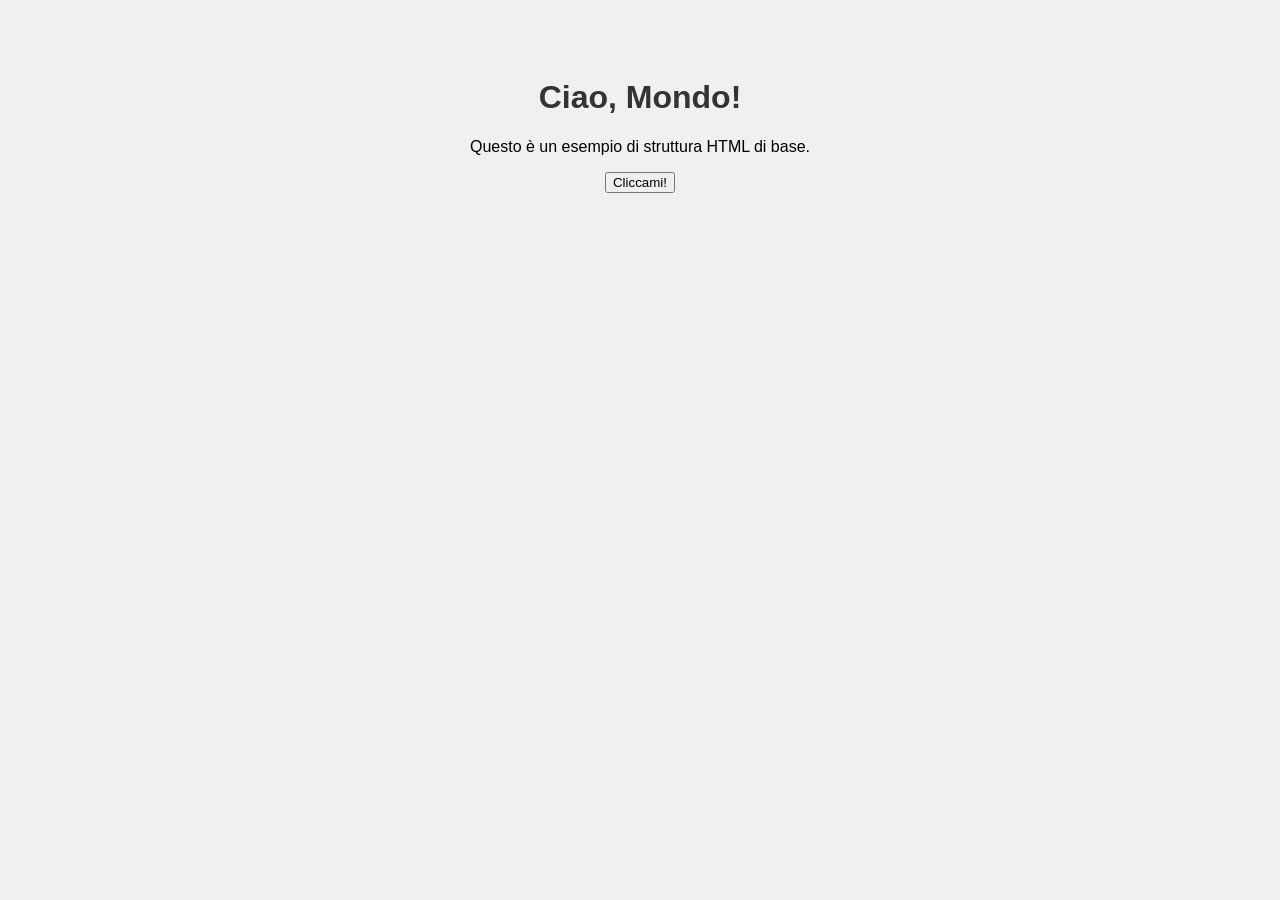
==== index.html @ 4696dd2e "Add basic HTML structure with JavaScript alert" ====
<!DOCTYPE html>
<html lang="it">
<head>
    <meta charset="UTF-8">
    <meta name="viewport" content="width=device-width, initial-scale=1.0">
    <title>La mia prima pagina</title>
    <style>
        body {
            font-family: sans-serif;
            background-color: #f0f0f0;
            text-align: center;
            padding: 50px;
        }
        h1 {
            color: #333;
        }
    </style>
</head>
<body>

    <h1>Ciao, Mondo!</h1>
    <p>Questo è un esempio di struttura HTML di base.</p>
    
    <button onclick="saluta()">Cliccami!</button>

    <script>
        function saluta() {
            alert("Hai cliccato il pulsante! Questo è JavaScript.");
        }
    </script>

</body>
</html>
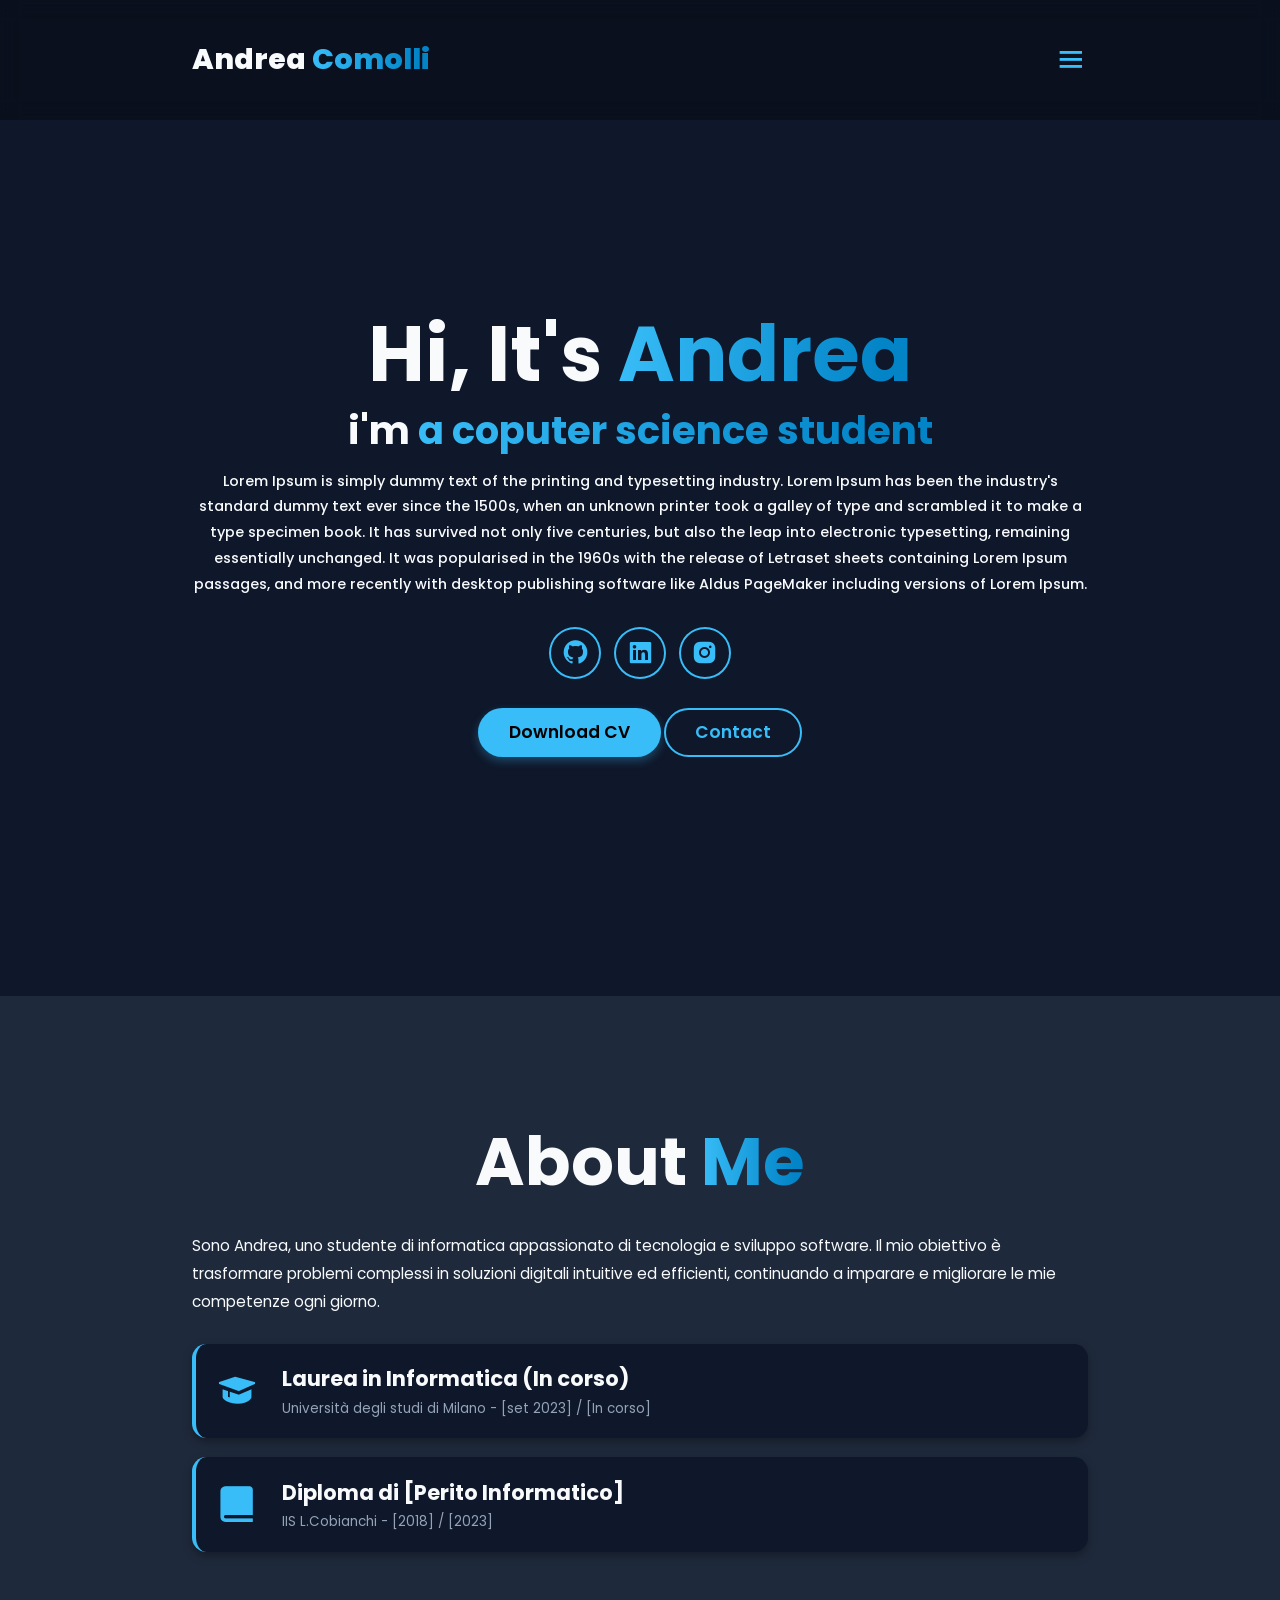
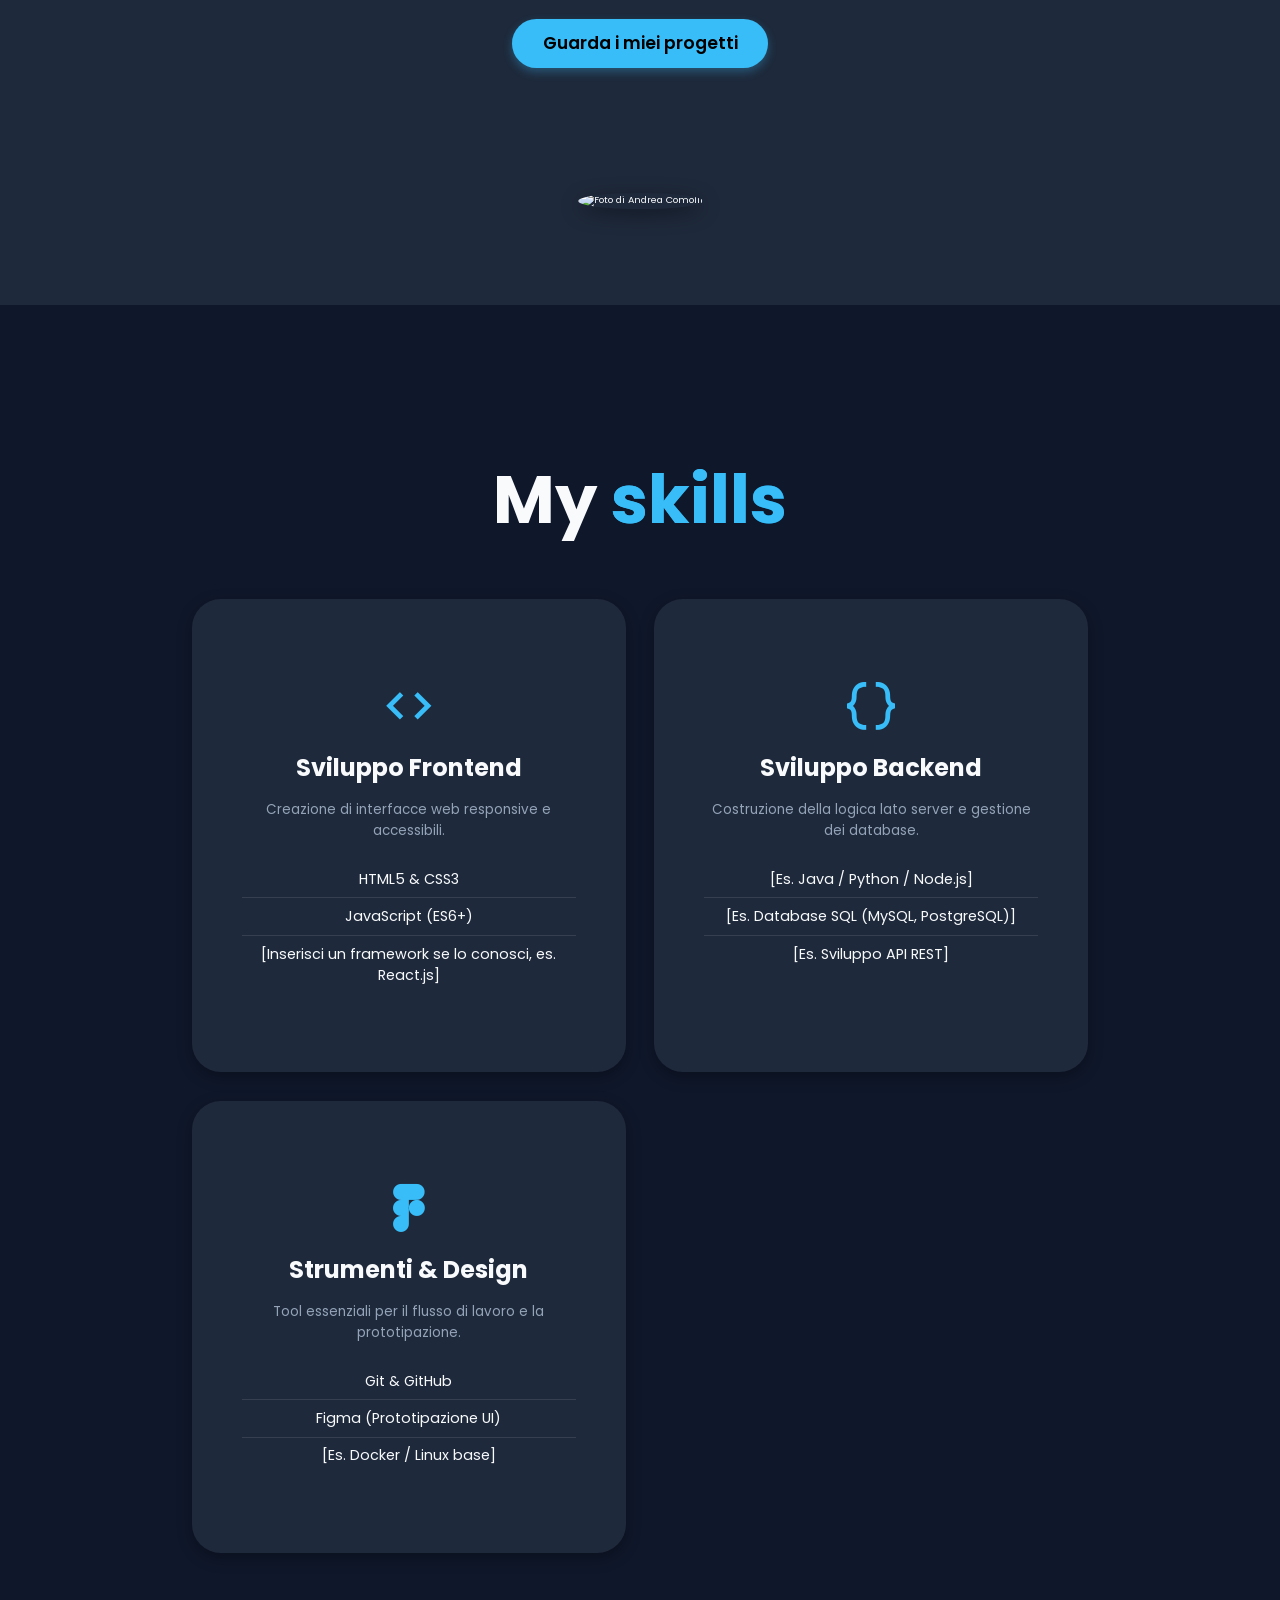
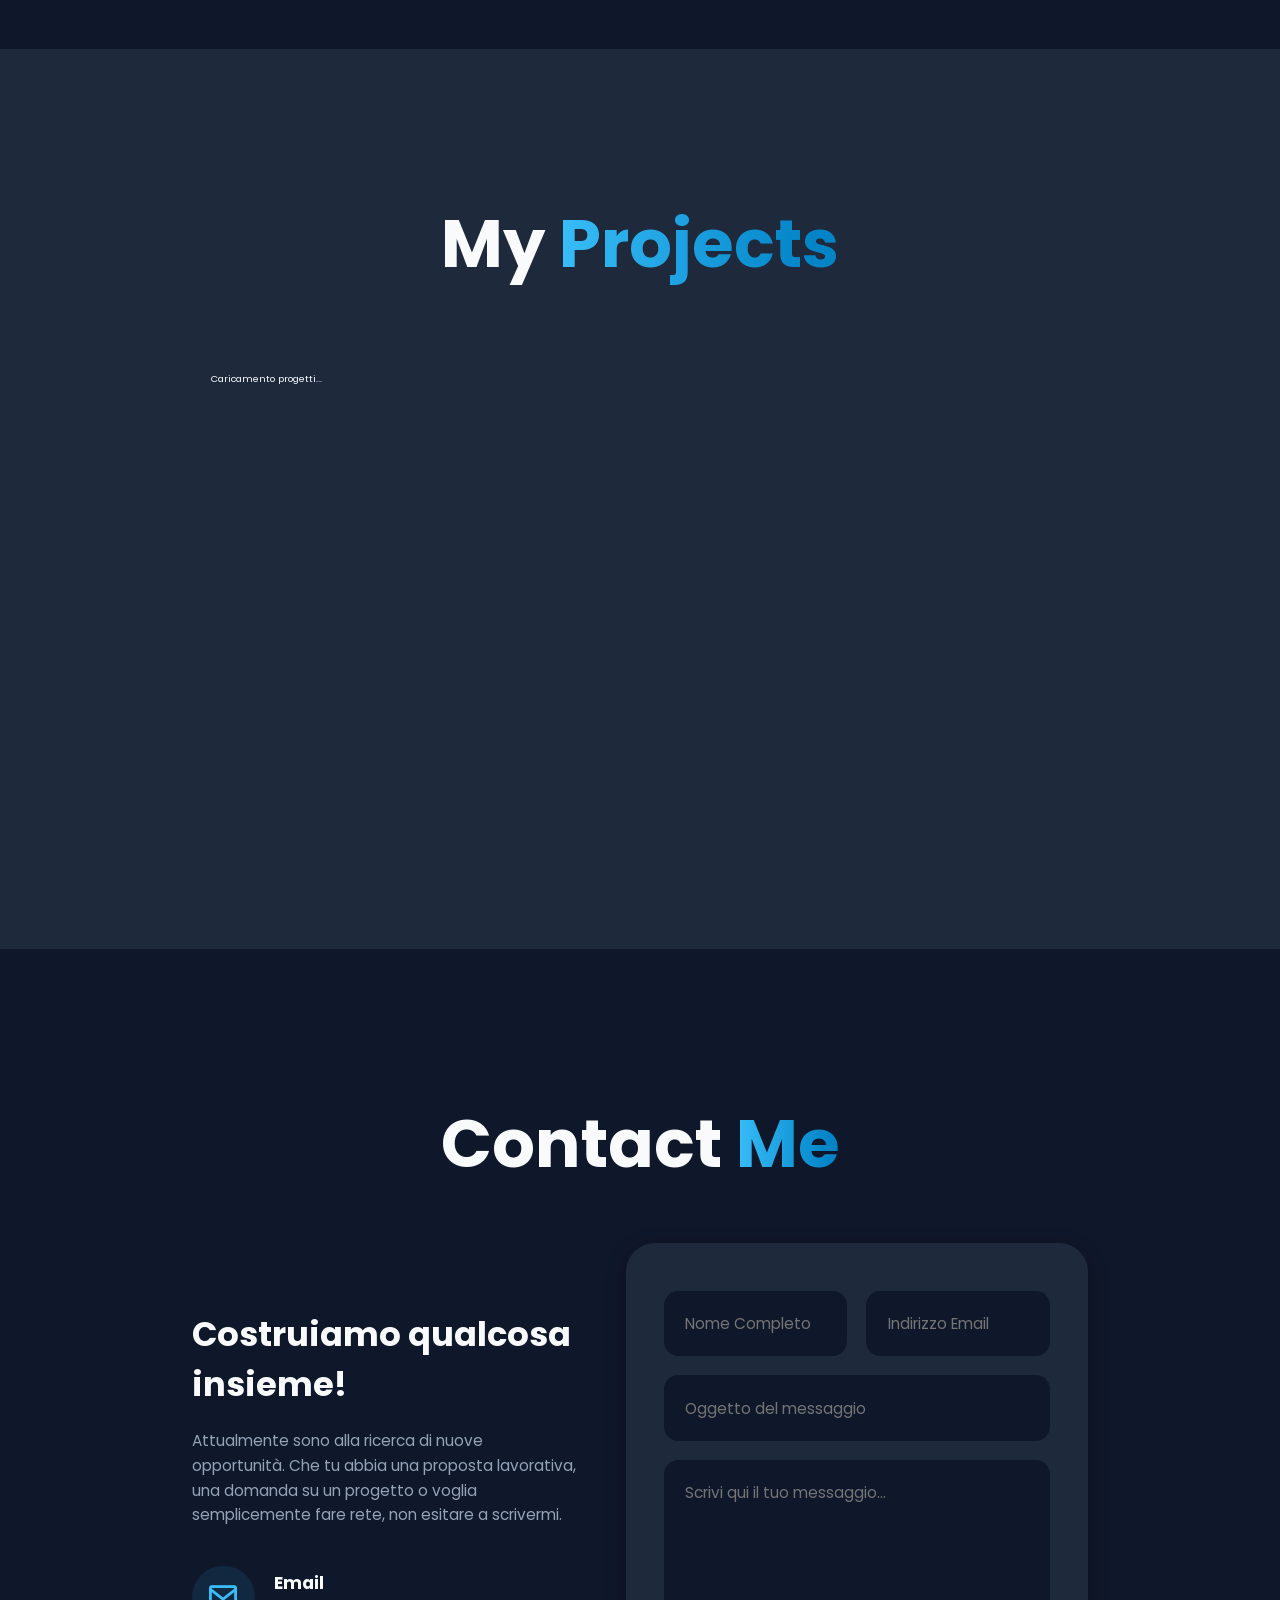
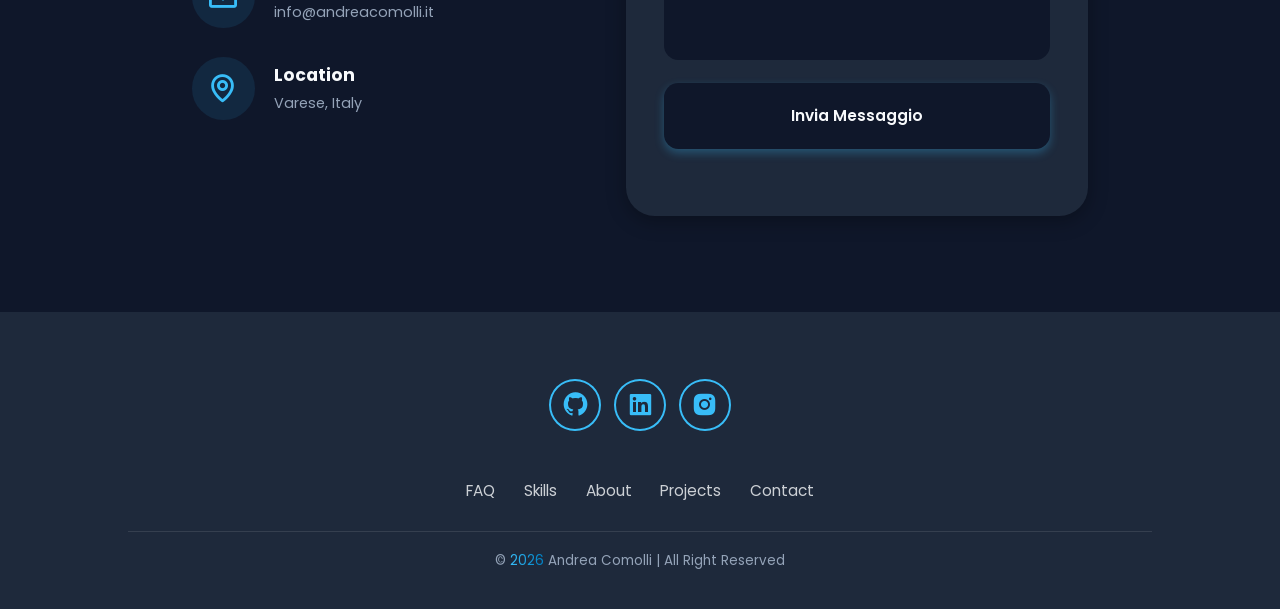
==== commit e07951f4: "rilascio versione iniziale del portfolio Prima versione del sito personale. Caratteristiche principa" ====
--- a/index.html
+++ b/index.html
@@ -1,33 +1,264 @@
-<!DOCTYPE html>
-<html lang="it">
-<head>
-    <meta charset="UTF-8">
-    <meta name="viewport" content="width=device-width, initial-scale=1.0">
-    <title>La mia prima pagina</title>
-    <style>
-        body {
-            font-family: sans-serif;
-            background-color: #f0f0f0;
-            text-align: center;
-            padding: 50px;
-        }
-        h1 {
-            color: #333;
-        }
-    </style>
-</head>
-<body>
-
-    <h1>Ciao, Mondo!</h1>
-    <p>Questo è un esempio di struttura HTML di base.</p>
-    
-    <button onclick="saluta()">Cliccami!</button>
-
-    <script>
-        function saluta() {
-            alert("Hai cliccato il pulsante! Questo è JavaScript.");
-        }
-    </script>
-
-</body>
-</html>
+<!DOCTYPE html>
+<html lang="en">
+  <head>
+    <meta charset="UTF-8" />
+    <meta name="viewport" content="width=device-width, initial-scale=1.0" />
+    <title>Portfolio Website</title>
+    <link rel="stylesheet" href="style.css" />
+    <link href="https://unpkg.com/boxicons@2.1.4/css/boxicons.min.css" rel="stylesheet"/>
+    <link href="https://fonts.googleapis.com/css2?family=Poppins:wght@300;400;600&display=swap" rel="stylesheet">
+  </head>
+  <body>
+
+        <header class="header">
+          <a href="#home" class="logo">
+            Andrea <span>Comolli</span>
+          </a>
+
+          <i class="bx bx-menu" id="menu-icon"></i>
+
+          <nav class="navbar">
+            <a href="#home">Home</a>
+            <a href="#about">About</a>
+            <a href="#skills">Skills</a>
+            <a href="#projects">Projects</a>
+            <a href="#contact">Contact</a>
+          </nav>
+
+          <button id="contactBtn" class="gradient-btn">Contact Me</button>
+
+        </header>
+
+        <section class="home" id="home">
+          <div class="home-content">
+            <h1>Hi, It's <span>Andrea</span></h1>
+            <h3>
+              i'm <span>a coputer science student</span>
+            </h3>
+            <p>Lorem Ipsum is simply dummy text of the printing and typesetting industry. 
+              Lorem Ipsum has been the industry's standard dummy text ever since the 1500s, 
+              when an unknown printer took a galley of type and scrambled it to make a type specimen book. 
+              It has survived not only five centuries, but also the leap into electronic typesetting, 
+              remaining essentially unchanged. It was popularised in the 1960s with the release of Letraset 
+              sheets containing Lorem Ipsum passages, and more recently with desktop publishing software 
+              like Aldus PageMaker including versions of Lorem Ipsum.</p>
+              
+              <div class="social-icons">
+                <a href="https://github.com/AndreComo4" target="_blank">
+                  <i class="bx bxl-github"></i>
+                </a>
+
+                <a href="https://www.linkedin.com/in/andrea-comolli-136519273" target="_blank">
+                  <i class="bx bxl-linkedin-square"></i>
+                </a>
+
+                <a href="https://www.instagram.com/_andrea.comolli_" target="_blank">
+                  <i class="bx bxl-instagram-alt"></i>
+                </a>
+              </div>
+
+              <div class="btn-group">
+                <a href="CV_Andrea_Comolli.pdf" download="CV_Andrea_Comolli.pdf" class="btn">Download CV</a>
+                <a href="#contact" class="btn">Contact</a>
+              </div>
+          </div>
+
+          <div class="home-img">
+                <img src="img/imgProfilo.jpeg" alt="">
+              </div>
+        </section>
+
+        <section class="about" id="about">
+          <div class="about-img">
+            <img src="img/imgProfilo.jpeg" alt="Foto di Andrea Comolli">
+          </div>
+
+          <div class="about-content">
+            <h2>About <span>Me</span></h2>
+            
+            <p class="about-desc">
+              Sono Andrea, uno studente di informatica appassionato di tecnologia e sviluppo software. 
+              Il mio obiettivo è trasformare problemi complessi in soluzioni digitali intuitive ed efficienti, 
+              continuando a imparare e migliorare le mie competenze ogni giorno.
+            </p>
+
+            <div class="education-timeline">
+              
+              <div class="timeline-item">
+                <i class='bx bxs-graduation'></i>
+                <div class="timeline-content">
+                  <h3>Laurea in Informatica (In corso)</h3>
+                  <p>Università degli studi di Milano - [set 2023] / [In corso]</p>
+                </div>
+              </div>
+
+              <div class="timeline-item">
+                <i class='bx bxs-book-alt'></i>
+                <div class="timeline-content">
+                  <h3>Diploma di [Perito Informatico]</h3>
+                  <p>IIS L.Cobianchi - [2018] / [2023]</p>
+                </div>
+              </div>
+
+            </div>
+
+            <a href="#projects" class="btn">Guarda i miei progetti</a>
+          </div>
+        </section>
+
+        <section class="skills" id="skills">
+          <h2 class="heading">My <span>skills</span></h2>
+
+          <div class="skills-container">
+            
+            <div class="skill-box">
+              <div class="skill-info">
+                <i class="bx bx-code"></i>
+                <h4>Sviluppo Frontend</h4>
+                <p>Creazione di interfacce web responsive e accessibili.</p>
+                <ul class="skill-list">
+                  <li>HTML5 & CSS3</li>
+                  <li>JavaScript (ES6+)</li>
+                  <li>[Inserisci un framework se lo conosci, es. React.js]</li>
+                </ul>
+              </div>
+            </div>
+
+            <div class="skill-box">
+              <div class="skill-info">
+                <i class="bx bx-code-curly"></i>
+                <h4>Sviluppo Backend</h4>
+                <p>Costruzione della logica lato server e gestione dei database.</p>
+                <ul class="skill-list">
+                  <li>[Es. Java / Python / Node.js]</li>
+                  <li>[Es. Database SQL (MySQL, PostgreSQL)]</li>
+                  <li>[Es. Sviluppo API REST]</li>
+                </ul>
+              </div>
+            </div>
+
+            <div class="skill-box">
+              <div class="skill-info">
+                <i class="bx bxl-figma"></i>
+                <h4>Strumenti & Design</h4>
+                <p>Tool essenziali per il flusso di lavoro e la prototipazione.</p>
+                <ul class="skill-list">
+                  <li>Git & GitHub</li>
+                  <li>Figma (Prototipazione UI)</li>
+                  <li>[Es. Docker / Linux base]</li>
+                </ul>
+              </div>
+            </div>
+
+          </div>
+        </section>
+
+        <section class="projects" id="projects">
+          <h2 class="heading">My <span>Projects</span></h2>
+
+          <div class="projects-wrapper">
+            <button class="scroll-btn left" id="scroll-left">
+              <i class='bx bx-chevron-left'></i>
+            </button>
+            
+            <div class="projects-box" id="github-projects">
+              <p>Caricamento progetti...</p>
+            </div>
+
+            <button class="scroll-btn right" id="scroll-right">
+              <i class='bx bx-chevron-right'></i>
+            </button>
+          </div>
+        </section>
+
+        <section class="contact" id="contact">
+          <h2 class="heading">Contact <span>Me</span></h2>
+
+          <div class="contact-container">
+            
+            <div class="contact-info">
+              <h3>Costruiamo qualcosa insieme!</h3>
+              <p>Attualmente sono alla ricerca di nuove opportunità. Che tu abbia una proposta lavorativa, una domanda su un progetto o voglia semplicemente fare rete, non esitare a scrivermi.</p>
+
+              <div class="info-item">
+                <i class='bx bx-envelope'></i>
+                <div>
+                  <h4>Email</h4>
+                  <p>info@andreacomolli.it</p>
+                </div>
+              </div>
+
+              <div class="info-item">
+                <i class='bx bx-map'></i>
+                <div>
+                  <h4>Location</h4>
+                  <p>Varese, Italy</p>
+                </div>
+              </div>
+            </div>
+
+            <form id="contactForm" class="contact-form">
+              <div class="input-group">
+                <div class="input-box">
+                  <input type="text" id="nomeInput" placeholder="Nome Completo" required>
+                  <input type="email" id="emailInput" placeholder="Indirizzo Email" required>
+                </div>
+                <div class="input-box">
+                  <input type="text" id="oggettoInput" placeholder="Oggetto del messaggio" required>
+                </div>
+              </div>
+              
+              <div class="input-group-2">
+                <textarea id="messaggioInput" placeholder="Scrivi qui il tuo messaggio..." cols="30" rows="6" required></textarea>
+                <input type="submit" value="Invia Messaggio" class="btn">
+              </div>
+            </form>
+
+          </div>
+        </section>
+
+        <footer class="footer">
+          <div class="social-icons">
+                <a href="https://github.com/AndreComo4" target="_blank">
+                  <i class="bx bxl-github"></i>
+                </a>
+
+                <a href="https://www.linkedin.com/in/andrea-comolli-136519273" target="_blank">
+                  <i class="bx bxl-linkedin-square"></i>
+                </a>
+
+                <a href="https://www.instagram.com/_andrea.comolli_" target="_blank">
+                  <i class="bx bxl-instagram-alt"></i>
+                </a>
+              </div>
+
+              <ul class="list">
+                <li>
+                  <a href="#">FAQ</a>
+                </li>
+
+                <li>
+                  <a href="#skills">Skills</a>
+                </li>
+
+                <li>
+                  <a href="#about">About</a>
+                </li>
+
+                <li>
+                  <a href="#projects">Projects</a>
+                </li>
+
+                <li>
+                  <a href="#contact">Contact</a>
+                </li>
+              </ul>
+
+              <p class="copyright">
+                &copy; <span id="current-year"></span> Andrea Comolli | All Right Reserved
+              </p>
+        </footer>
+
+    <script src="script.js"></script>
+  </body>
+</html>
--- a/style.css
+++ b/style.css
@@ -0,0 +1,691 @@
+* {
+  margin: 0;
+  padding: 0;
+  box-sizing: border-box;
+  text-decoration: none;
+  scroll-behavior: smooth;
+  font-family: "Poppins";
+}
+:root {
+  --bg-color: #0f172a;        
+  --second-bg-color: #1e293b; 
+  --text-color: #f8fafc;
+  --main-color: #38bdf8;
+}
+html {
+  font-size: 60%;
+  overflow-x: hidden;
+}
+body {
+  background-color: var(--bg-color); 
+  color: var(--text-color); 
+}
+.header{
+  position: fixed;
+  width: 100%;
+  top: 0;
+  left: 0;
+  padding: 4rem 15%;
+  background: rgba(0, 0, 0, 0.3);
+  display: flex;
+  justify-content: space-between;
+  align-items: center;
+  z-index: 1000;
+  backdrop-filter: blur(10px); 
+  -webkit-backdrop-filter: blur(10px);
+}
+#menu-icon{
+  font-size: 3.5rem;
+  color: var(--main-color);
+  display: none;
+}
+.logo{
+  font-size: 3rem;
+  color: var(--text-color);
+  font-weight: 800;
+  cursor: pointer;
+}
+.logo:hover{
+  transform: scale(1.1);
+}
+span{
+  background: linear-gradient(270deg, #0284c7 10%, #38bdf8 100%);
+  background-clip: text;
+  color: transparent;
+}
+.navbar a{
+  font-size: 1.8rem;
+  color: var(--text-color);
+  margin-left: 4rem;
+  font-weight: 500;
+  transition: 0.3s ease-in-out;
+  border-bottom: 3px solid transparent;
+}
+.navbar a:hover{
+  color: var(--main-color);
+  border-bottom: 3px solid var(--main-color);
+}
+.gradient-btn{
+  font-size: 1.8rem;
+  padding: 1rem 2rem;
+  border-radius: 3rem;
+  background: linear-gradient(270deg, #0284c7 10%, #38bdf8 100%);
+  letter-spacing: 1px;
+  cursor: pointer;
+  transition: 0.3s ease-in-out;
+  color: white;
+  border: none;
+  text-wrap: nowrap;
+}
+.gradient-btn:hover{
+  transform: scale(1.05);
+}
+section{
+  min-height: 100vh;
+  padding: 10rem 15%;
+}
+.home{
+  display: flex;
+  align-items: center;
+  justify-content: center;
+  gap: 15rem;
+}
+.home-content{
+  display: flex;
+  flex-direction: column;
+  align-items: flex-end;
+  text-align: right;
+}
+.home-content h1{
+  font-size: 8rem;
+  font-weight: 700;
+  margin-top: 1.5rem;
+  line-height: 1;
+}
+.home-content h3{
+  margin: 1rem 0;
+  font-size: 4rem;
+}
+.home-content p{
+  font-size: 1.5rem;
+  font-weight: 500;
+  line-height: 1.8;
+}
+.home-img img{
+  width: 32vw;
+  border-radius: 50%;
+  box-shadow: 0 5px 20px rgba(0, 0, 0, 0.4);
+  transition: 0.4s ease-in-out;
+}
+.home-img img:hover{
+  box-shadow: 0 0 25px rgba(56, 189, 248, 0.6);
+}
+.social-icons a{
+  display: inline-flex;
+  justify-content: center;
+  align-items: center;
+  font-size: 3rem;
+  padding: 1rem;
+  background: transparent;
+  border: 2px solid var(--main-color);
+  border-radius: 50%;
+  color: var(--main-color);
+  margin: 3rem 0.5rem;
+  transition: 0.3s ease-in-out;
+}
+.social-icons a:hover{
+  color: var(--text-color);
+  background-color: var(--main-color);
+  transform: scale(1.2)translateY(-5px);
+  box-shadow: 0 0 15px rgba(56, 189, 248, 0.5);
+}
+.btn-group{
+  display: inline-block;
+  gap: 1.5rem;
+}
+.btn{
+  display: inline-block;
+  padding: 1rem 3rem;
+  background-color: var(--main-color);
+  box-shadow: 0 4px 10px rgba(56, 189, 248, 0.3);
+  border-radius: 3rem;
+  font-size: 1.8rem;
+  color: black;
+  border: 2px solid transparent;
+  font-weight: 600;
+  transition: 0.3s ease-in-out;
+}
+.btn:hover{
+  transform: scale(1.05);
+  box-shadow: 0 0 15px rgba(56, 189, 248, 0.6);
+}
+.btn-group a:nth-of-type(2){
+  background-color: transparent;
+  color: var(--main-color);
+  border: 2px solid var(--main-color);
+  box-shadow: 0 0 25px transparent;
+}
+.btn-group a:nth-of-type(2):hover{
+  box-shadow: 0 0 25px var(--main-color);
+  background-color: var(--main-color);
+  color: var(--bg-color);
+}
+.about{
+  display: flex;
+  justify-content: center;
+  align-items: center;
+  gap: 10rem;
+  background: var(--second-bg-color);
+}
+.about-img img{
+  width: 32vw;
+  border-radius: 50%;
+  box-shadow: 0 5px 20px rgba(0, 0, 0, 0.4);
+  transition: 0.4s ease-in-out;
+}
+.about-img img:hover{
+  box-shadow: 0 0 25px rgba(56, 189, 248, 0.6);
+}
+.about-content h2{
+  font-size: 7rem;
+  text-align: left;
+}
+.about-content p{
+  font-size: 1.8rem;
+}
+.about-content .btn{
+  margin: 3rem 0;
+}
+.about-content .about-desc {
+  font-size: 1.6rem;
+  margin-bottom: 3rem;
+  line-height: 1.8;
+  color: var(--text-color);
+  text-align: left;
+}
+.education-timeline {
+  display: flex;
+  flex-direction: column;
+  gap: 2rem;
+  margin-bottom: 4rem;
+}
+.timeline-item {
+  display: flex;
+  align-items: center;
+  gap: 2.5rem;
+  background-color: var(--bg-color);
+  padding: 2rem;
+  border-radius: 1.5rem;
+  border-left: 4px solid var(--main-color);
+  box-shadow: 0 4px 10px rgba(0, 0, 0, 0.3);
+  transition: 0.3s ease-in-out;
+}
+.timeline-item:hover {
+  transform: translateX(10px);
+  box-shadow: 0 4px 15px rgba(56, 189, 248, 0.3);
+}
+.timeline-item i {
+  font-size: 4.5rem;
+  color: var(--main-color);
+}
+.timeline-content {
+  text-align: left;
+}
+.timeline-content h3 {
+  font-size: 2.2rem;
+  margin-bottom: 0.5rem;
+  color: var(--text-color);
+}
+.timeline-content p {
+  font-size: 1.4rem;
+  color: #94a3b8;
+  font-weight: 400;
+}
+::-webkit-scrollbar{
+  width: 20px;
+}
+::-webkit-scrollbar-thumb{
+  background-color: var(--main-color);
+}
+::-webkit-scrollbar-track{
+  background-color: var(--bg-color);
+}
+.heading{
+  text-align: center;
+  font-size: 7rem;
+  margin: 5rem 0;
+}
+.skills {
+  padding: 10rem 15%;
+  background-color: var(--bg-color);
+}
+.skills .heading span {
+  color: var(--main-color);
+}
+.skills-container {
+  display: grid;
+  grid-template-columns: repeat(auto-fit, minmax(280px, 1fr));
+  align-items: stretch;
+  gap: 3rem;
+}
+.skill-box {
+  display: flex;
+  justify-content: center;
+  align-items: center;
+  background-color: var(--second-bg-color);
+  border-radius: 3rem;
+  cursor: pointer;
+  border: 2px solid transparent;
+  transition: 0.4s ease-in-out;
+  box-shadow: 0 5px 15px rgba(0, 0, 0, 0.3);
+  height: auto;
+  min-height: 400px;
+  padding: 4rem 2rem;
+}
+.skill-box:hover {
+  border: 2px solid var(--main-color);
+  transform: translateY(-10px);
+  box-shadow: 0 10px 25px rgba(56, 189, 248, 0.2);
+}
+.skill-info {
+  display: flex;
+  flex-direction: column;
+  text-align: center;
+  justify-content: flex-start;
+  align-items: center;
+  padding: 4rem 3rem;
+  height: 100%;
+}
+.skill-info i {
+  font-size: 6rem;
+  color: var(--main-color);
+  margin-bottom: 1.5rem;
+}
+.skill-info h4 {
+  font-size: 2.5rem;
+  margin-bottom: 1.5rem;
+  color: var(--text-color);
+}
+.skill-info p {
+  font-size: 1.4rem;
+  font-weight: 400;
+  line-height: 1.6;
+  color: #94a3b8;
+  margin-bottom: 2rem;
+}
+.skill-list {
+  list-style: none;
+  width: 100%;
+  text-align: center;
+}
+.skill-list li {
+  font-size: 1.5rem;
+  color: var(--text-color);
+  padding: 0.8rem 0;
+  border-bottom: 1px solid rgba(255, 255, 255, 0.1);
+}
+.skill-list li:last-child {
+  border-bottom: none;
+}
+.projects {
+  background-color: var(--second-bg-color);
+}
+.projects-wrapper {
+  position: relative;
+  display: flex;
+  align-items: center;
+  width: 100%;
+  padding: 0 7rem;
+}
+.projects-box {
+  display: flex;
+  overflow-x: auto;
+  gap: 3rem; 
+  padding: 3rem 2rem 5rem; 
+  scroll-behavior: smooth;
+  scroll-snap-type: x mandatory;
+  scrollbar-width: auto; 
+  justify-content: flex-start;
+  width: 100%; 
+}
+.projects-box::-webkit-scrollbar {
+  display: block;
+  height: 18px;
+}
+.projects-box::-webkit-scrollbar-track {
+  background: var(--bg-color);
+  border-radius: 10px;
+}
+.projects-box::-webkit-scrollbar-thumb {
+  background: var(--main-color);
+  border-radius: 20px;
+  border: 4px solid var(--bg-color);
+}
+.projects-box::-webkit-scrollbar-thumb:hover {
+  background: #0284c7;
+}
+.projects-card {
+  flex: 0 0 calc((100% - 6rem) / 3); 
+  min-height: 450px;
+  background: var(--bg-color);
+  border: 2px solid transparent;
+  padding: 4rem 3rem;
+  border-radius: 4rem;
+  scroll-snap-align: center;
+  transition: 0.5s ease;
+  display: flex;
+  flex-direction: column;
+  justify-content: space-between;
+}
+.projects-card:hover {
+  border-color: var(--main-color);
+  transform: scale(1.03);
+  box-shadow: 0 0 30px rgba(56, 189, 248, 0.2);
+}
+.projects-card .card-content {
+  display: flex;
+  flex-direction: column;
+}
+.projects-card .card-header {
+  display: flex;
+  justify-content: space-between;
+  align-items: flex-start;
+  margin-bottom: 2.5rem;
+}
+.projects-card .card-header i {
+  font-size: 5rem;
+  color: var(--text-color);
+  transition: 0.3s;
+}
+.projects-card:hover .card-header i {
+  color: var(--main-color); 
+}
+.tech-tag {
+  background: rgba(56, 189, 248, 0.1);
+  color: var(--main-color);
+  padding: 0.6rem 1.5rem;
+  border-radius: 2rem;
+  font-size: 1.3rem;
+  font-weight: 600;
+  border: 1px solid rgba(56, 189, 248, 0.3);
+  letter-spacing: 1px;
+}
+.projects-card h3 {
+  font-size: 2.6rem;
+  margin-bottom: 1.5rem;
+  color: var(--text-color);
+  text-transform: capitalize;
+}
+.projects-card p {
+  font-size: 1.5rem;
+  color: #94a3b8;
+  line-height: 1.6;
+  display: -webkit-box;
+  -webkit-line-clamp: 4;
+  -webkit-box-orient: vertical;
+  overflow: hidden;
+  margin-bottom: 3rem;
+}
+.projects-card .btn {
+  width: 100%;
+  text-align: center;
+}
+.projects-card:last-child {
+  margin-right: 2rem;
+}
+.projects-box::after {
+  content: '';
+  flex: 0 0 1px;
+}
+.scroll-btn {
+  position: absolute;
+  top: 50%;
+  transform: translateY(-50%);
+  background: var(--main-color);
+  color: var(--bg-color);
+  border: none;
+  width: 5rem;
+  height: 5rem;
+  border-radius: 50%;
+  font-size: 3rem;
+  cursor: pointer;
+  z-index: 10;
+  display: flex;
+  justify-content: center;
+  align-items: center;
+  transition: 0.3s;
+  box-shadow: 0 0 15px rgba(0,0,0,0.5);
+}
+.scroll-btn:hover {
+  transform: translateY(-50%) scale(1.1);
+  box-shadow: 0 0 20px var(--main-color);
+}
+.scroll-btn.left { 
+  left: -2rem;
+}
+.scroll-btn.right { 
+  right: -2rem;
+}
+.projects-card.github-more-card {
+  background: linear-gradient(145deg, var(--second-bg-color), var(--bg-color));
+  border: 2px dashed var(--main-color);
+  text-align: center;
+  justify-content: center;
+}
+.projects-card.github-more-card i {
+  font-size: 10rem;
+  margin-bottom: 2rem;
+  color: var(--main-color);
+  filter: drop-shadow(0 0 10px rgba(56, 189, 248, 0.5));
+}
+@media (max-width: 1400px) {
+  .scroll-btn { display: none; }
+  .projects-wrapper { padding: 0; }
+}
+@media (max-width: 1024px) {
+  .projects-card {
+    flex: 0 0 calc((100% - 3rem) / 2);
+  }
+}
+@media (max-width: 768px) {
+  .projects-card {
+    flex: 0 0 100%; 
+  }
+}
+.contact {
+  background-color: var(--bg-color);
+}
+.contact-container {
+  display: flex;
+  gap: 5rem;
+  align-items: center;
+  justify-content: center;
+  margin-top: 5rem;
+}
+.contact-info {
+  flex: 1;
+  max-width: 500px;
+}
+.contact-info h3 {
+  font-size: 3.5rem;
+  color: var(--text-color);
+  margin-bottom: 2rem;
+}
+.contact-info p {
+  font-size: 1.6rem;
+  color: #94a3b8;
+  line-height: 1.6;
+  margin-bottom: 4rem;
+}
+.info-item {
+  display: flex;
+  align-items: center;
+  gap: 2rem;
+  margin-bottom: 3rem;
+}
+.info-item i {
+  font-size: 3.5rem;
+  color: var(--main-color);
+  background: rgba(56, 189, 248, 0.1);
+  padding: 1.5rem;
+  border-radius: 50%;
+  transition: 0.3s ease;
+}
+.info-item:hover i {
+  background: var(--main-color);
+  color: var(--bg-color);
+  transform: scale(1.1);
+}
+.info-item h4 {
+  font-size: 1.8rem;
+  color: var(--text-color);
+  margin-bottom: 0.5rem;
+}
+.info-item p {
+  font-size: 1.5rem;
+  color: #94a3b8;
+  margin-bottom: 0;
+}
+.contact-form {
+  flex: 1;
+  background: var(--second-bg-color);
+  padding: 5rem 4rem;
+  border-radius: 3rem;
+  box-shadow: 0 5px 20px rgba(0,0,0,0.3);
+}
+.contact-form .input-box {
+  display: flex;
+  gap: 2rem;
+}
+.contact-form input,
+.contact-form textarea {
+  width: 100%;
+  padding: 2rem;
+  font-size: 1.6rem;
+  color: var(--text-color);
+  background-color: var(--bg-color);
+  border-radius: 1.5rem;
+  border: 2px solid transparent;
+  margin-bottom: 2rem;
+  transition: 0.3s;
+  outline: none;
+}
+.contact-form input:focus,
+.contact-form textarea:focus {
+  border-color: var(--main-color);
+  box-shadow: 0 0 10px rgba(56, 189, 248, 0.2);
+}
+.contact-form textarea {
+  resize: none;
+  height: 200px;
+}
+.contact-form .btn {
+  width: 100%;
+  cursor: pointer;
+  text-align: center;
+}
+@media (max-width: 1024px) {
+  .contact-container {
+    flex-direction: column;
+  }
+  .contact-info, .contact-form {
+    max-width: 100%;
+    width: 100%;
+  }
+  .contact-form .input-box {
+    flex-direction: column;
+    gap: 0;
+  }
+}
+.footer {
+  background-color: var(--second-bg-color);
+  padding: 4rem 0;
+  display: flex;
+  flex-direction: column;
+  align-items: center;
+  gap: 2rem;
+}
+.footer .social-icons {
+  margin: 0;
+}
+.footer .list {
+  display: flex;
+  justify-content: center;
+  gap: 3rem;
+  list-style: none;
+  margin-bottom: 1rem;
+}
+.footer .list li a {
+  font-size: 1.6rem;
+  color: var(--text-color);
+  transition: 0.3s;
+  opacity: 0.8;
+}
+.footer .list li a:hover {
+  color: var(--main-color);
+  opacity: 1;
+}
+.footer .copyright {
+  font-size: 1.4rem;
+  color: #94a3b8;
+  border-top: 1px solid rgba(255, 255, 255, 0.1);
+  padding-top: 2rem;
+  width: 80%;
+  text-align: center;
+}
+@media(max-width:1285px){
+  #menu-icon{
+    display: block;
+    cursor: pointer;
+  }
+  .navbar{
+    position: absolute;
+    top: 100%;
+    right: 0;
+    width: 50%;
+    padding: 1rem 3rem;
+    background: rgba(0, 0, 0, 0.8);
+    border-bottom-left-radius: 2rem;
+    border-left: 2px solid var(--main-color);
+    border-bottom: 2px solid var(--main-color);
+    display: none;
+  }
+  .navbar a{
+    display: block;
+    font-size: 2rem;
+    margin: 3rem 0;
+    color: var(--text-color);
+  }
+  .navbar.active{
+    display: block;
+  }
+  .gradient-btn{
+    display: none;
+  }
+  .home{
+    flex-direction: column-reverse;
+    margin: 5rem 0;
+    gap: 5rem;
+  }
+  .home-content{
+    align-items: center;
+    text-align: center;
+  }
+  .home-img img{
+    width: 56vw;
+  }
+  .about{
+    flex-direction: column-reverse;
+    text-align: center;
+  }
+  .about h2{
+    text-align: center;
+    margin: 2rem 0;
+  }
+  .about img{
+    width: 52vw;
+  }
+  .contact form{
+    flex-direction: column;
+  }
+}
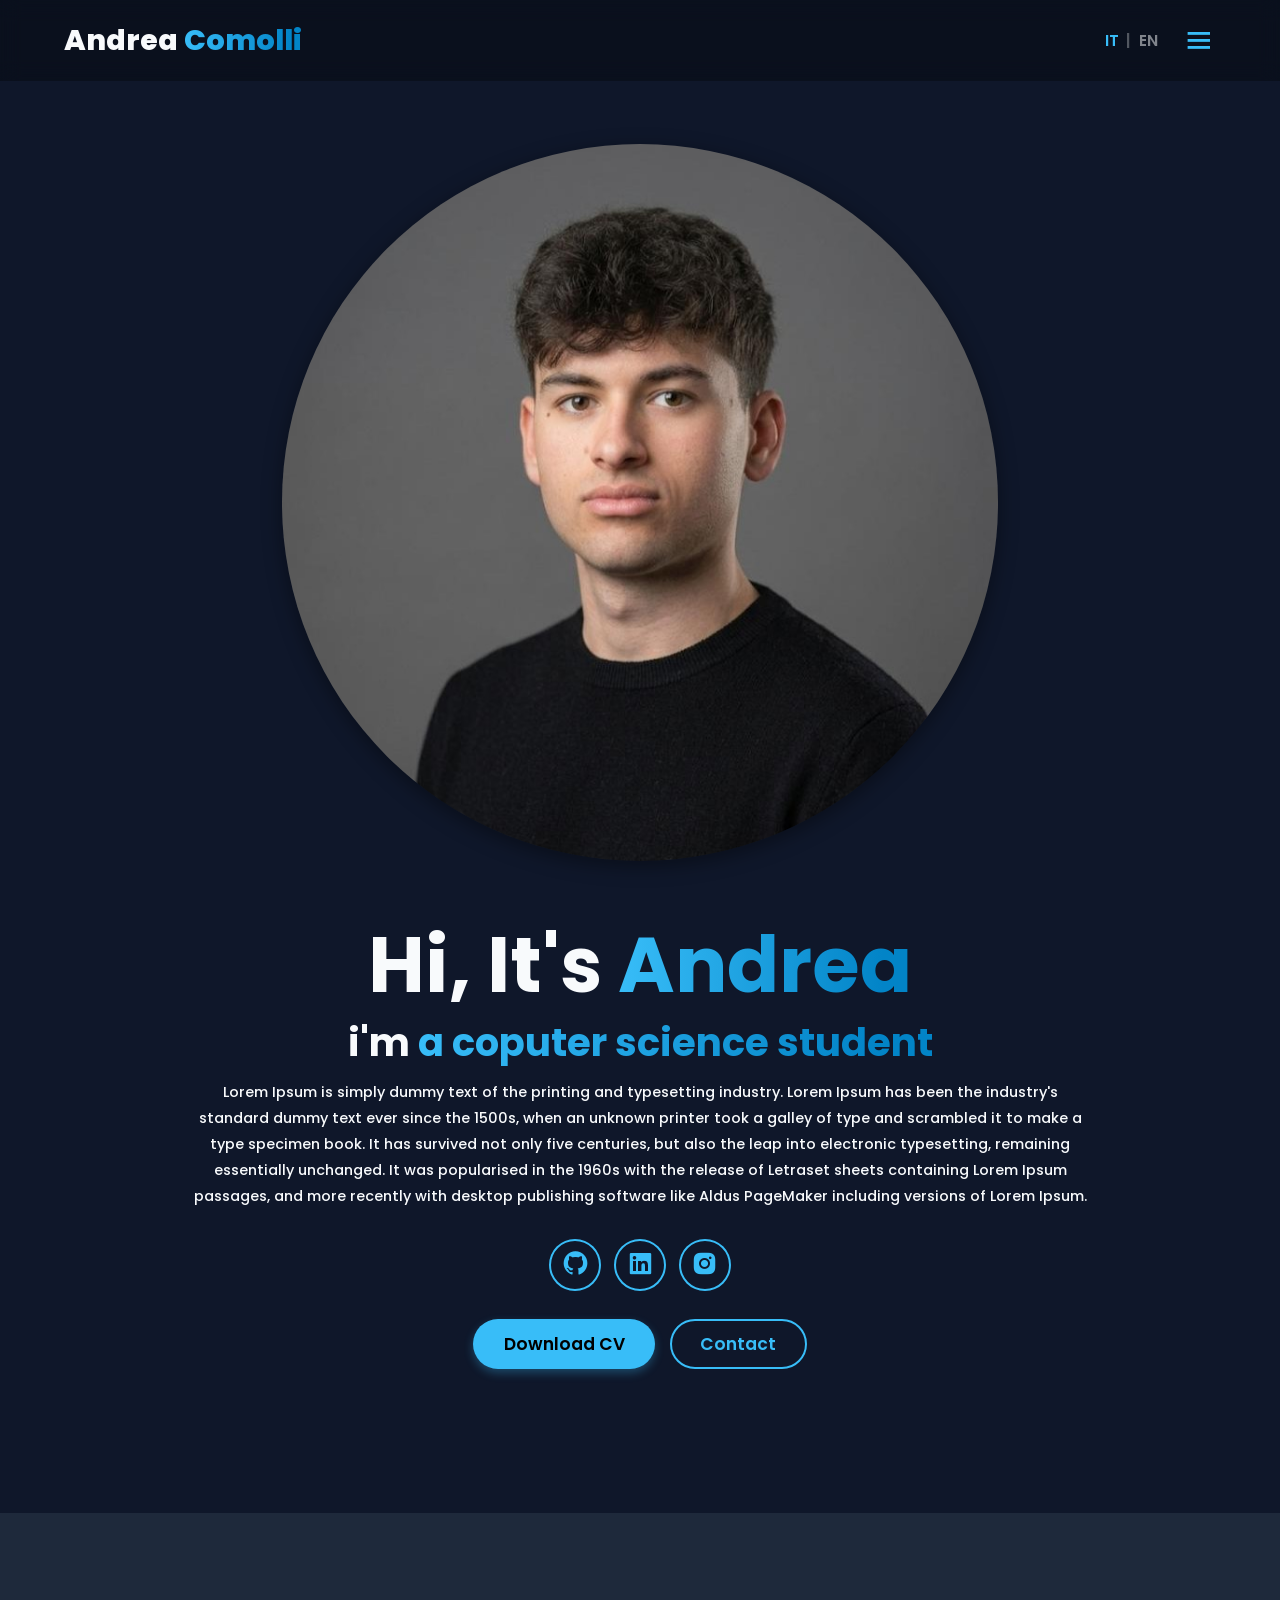
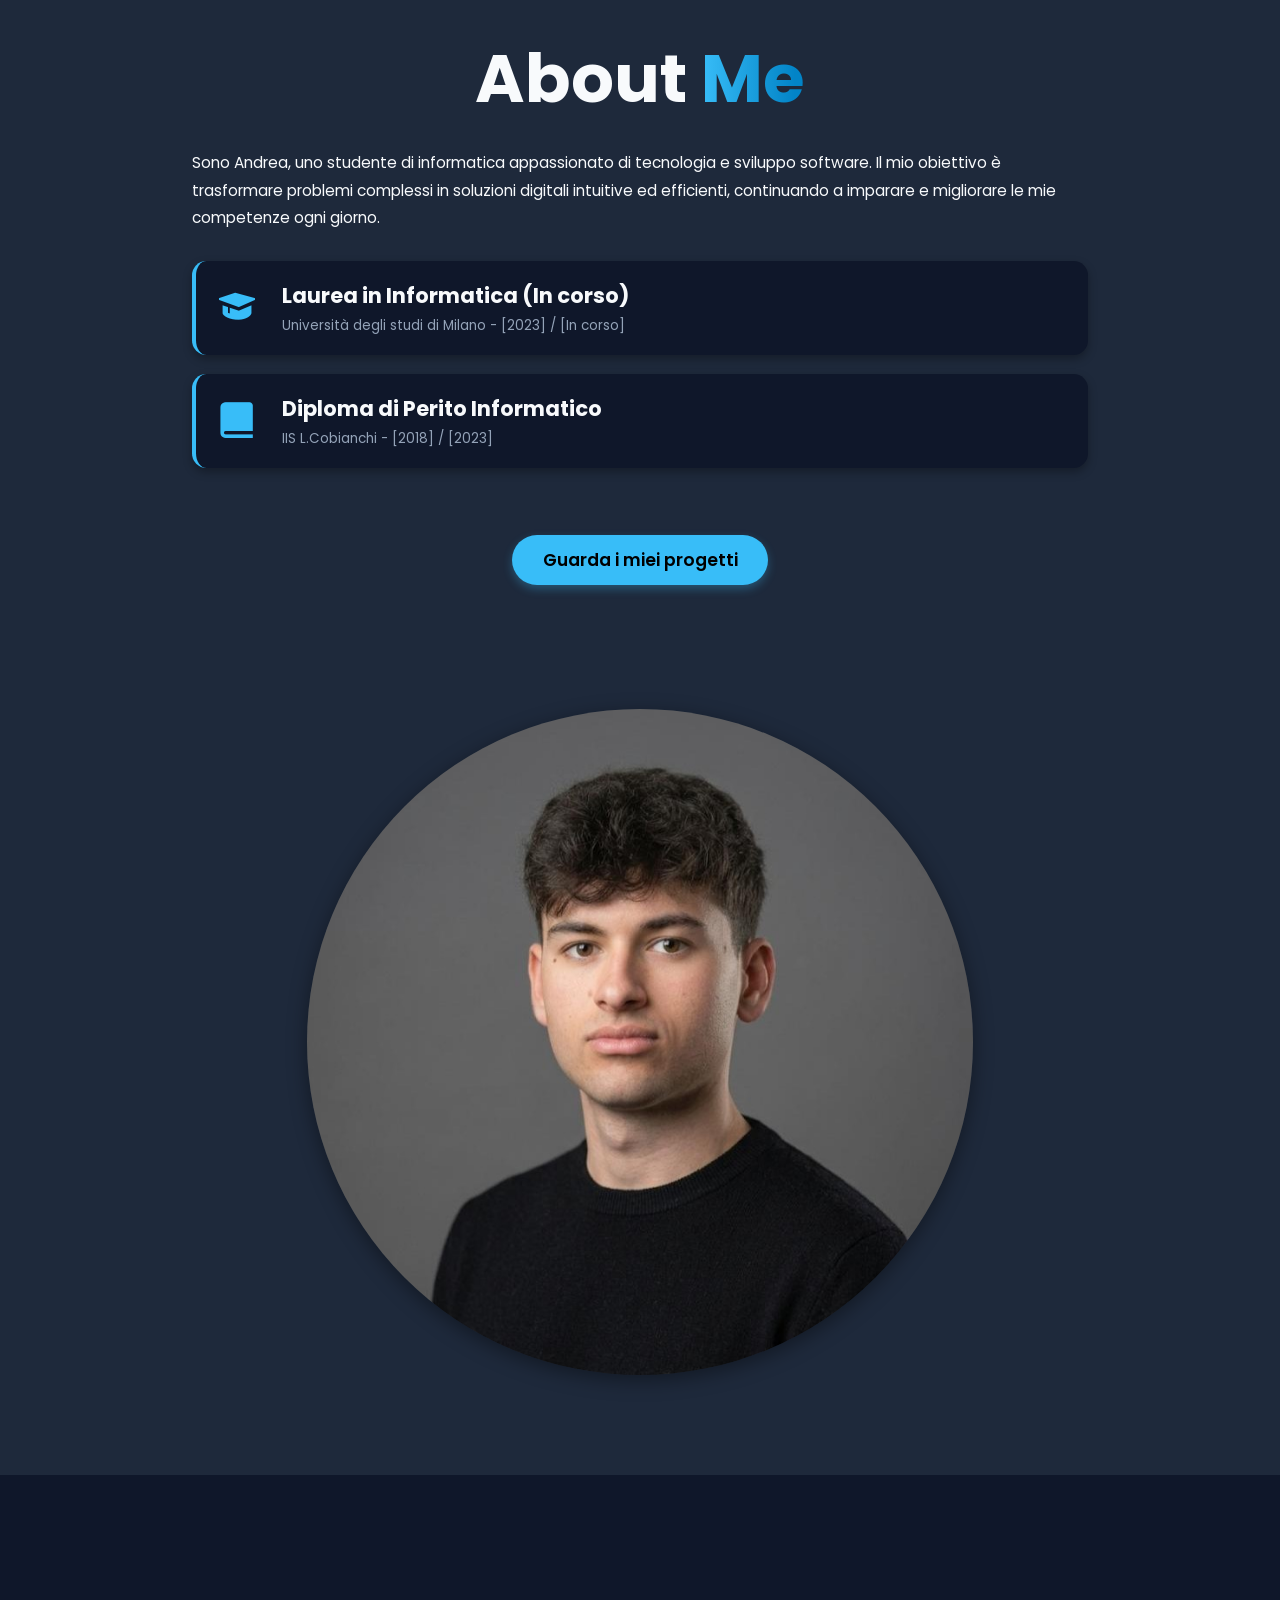
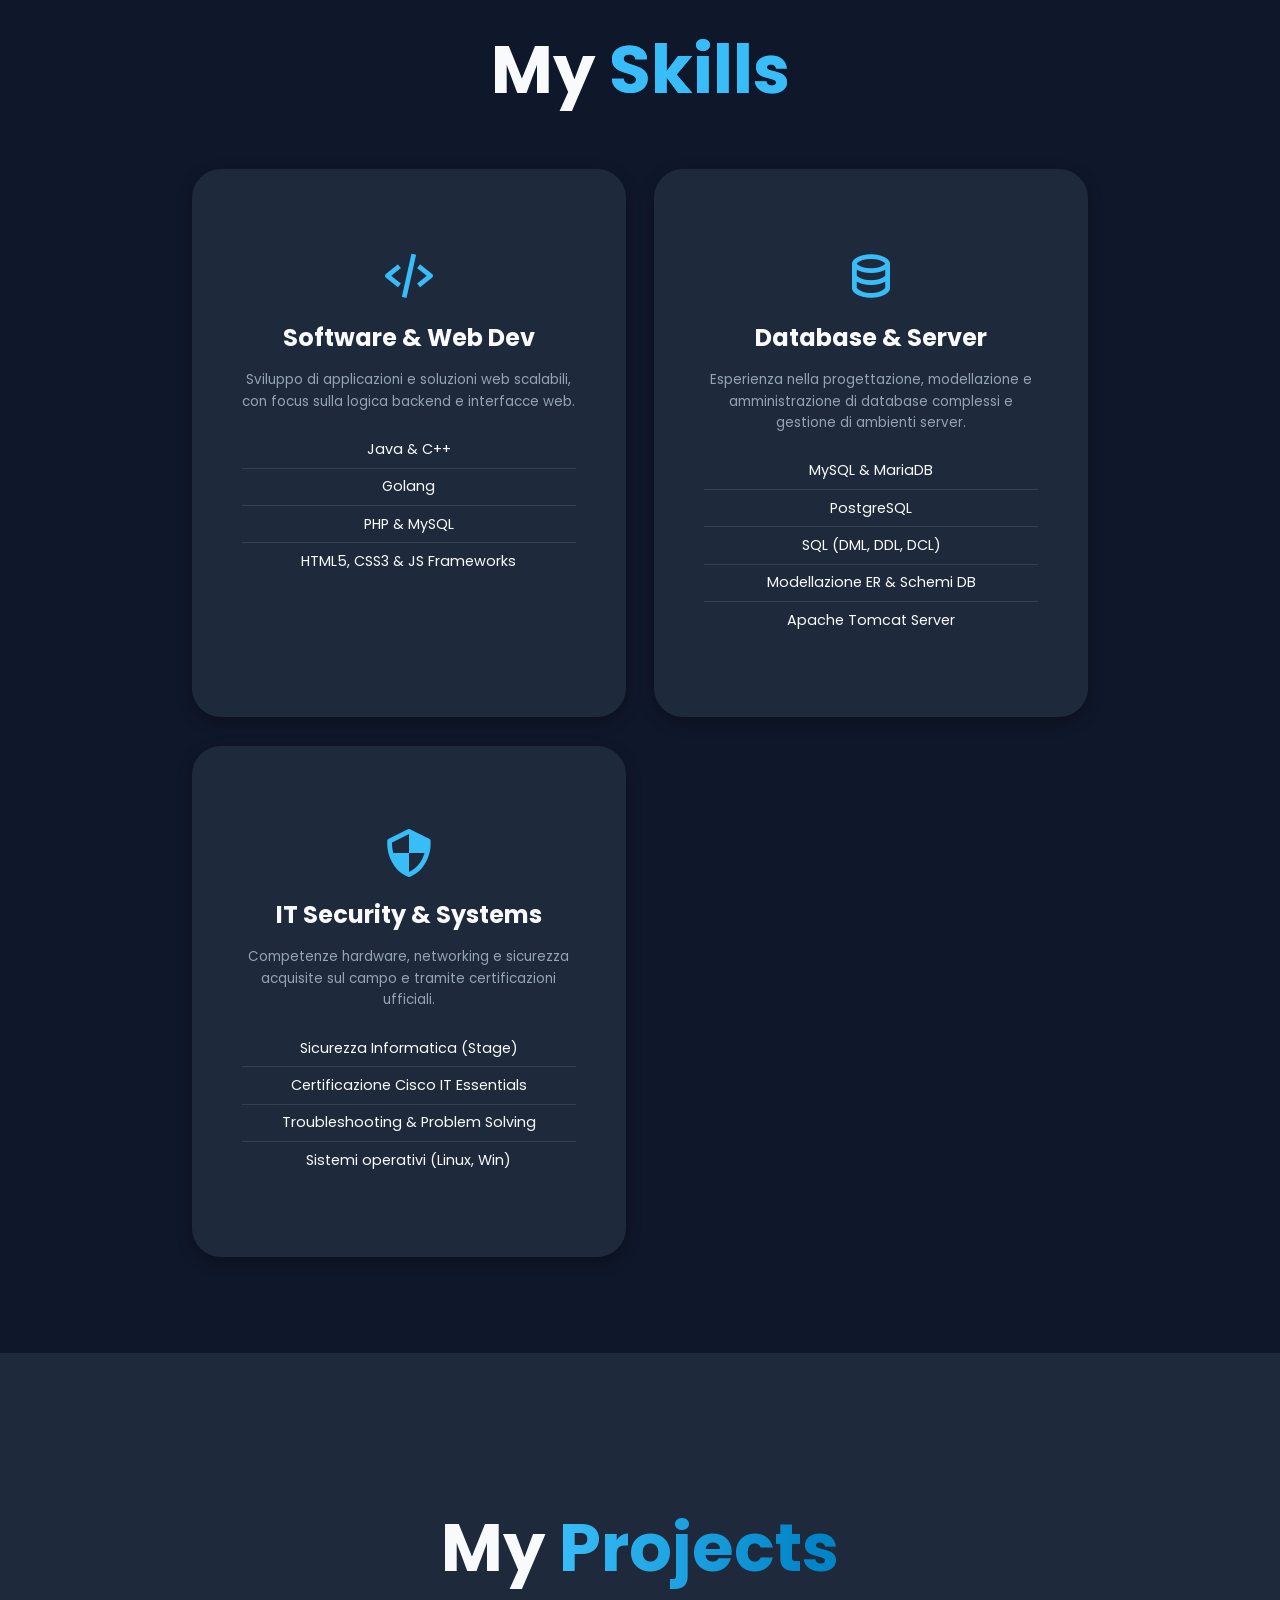
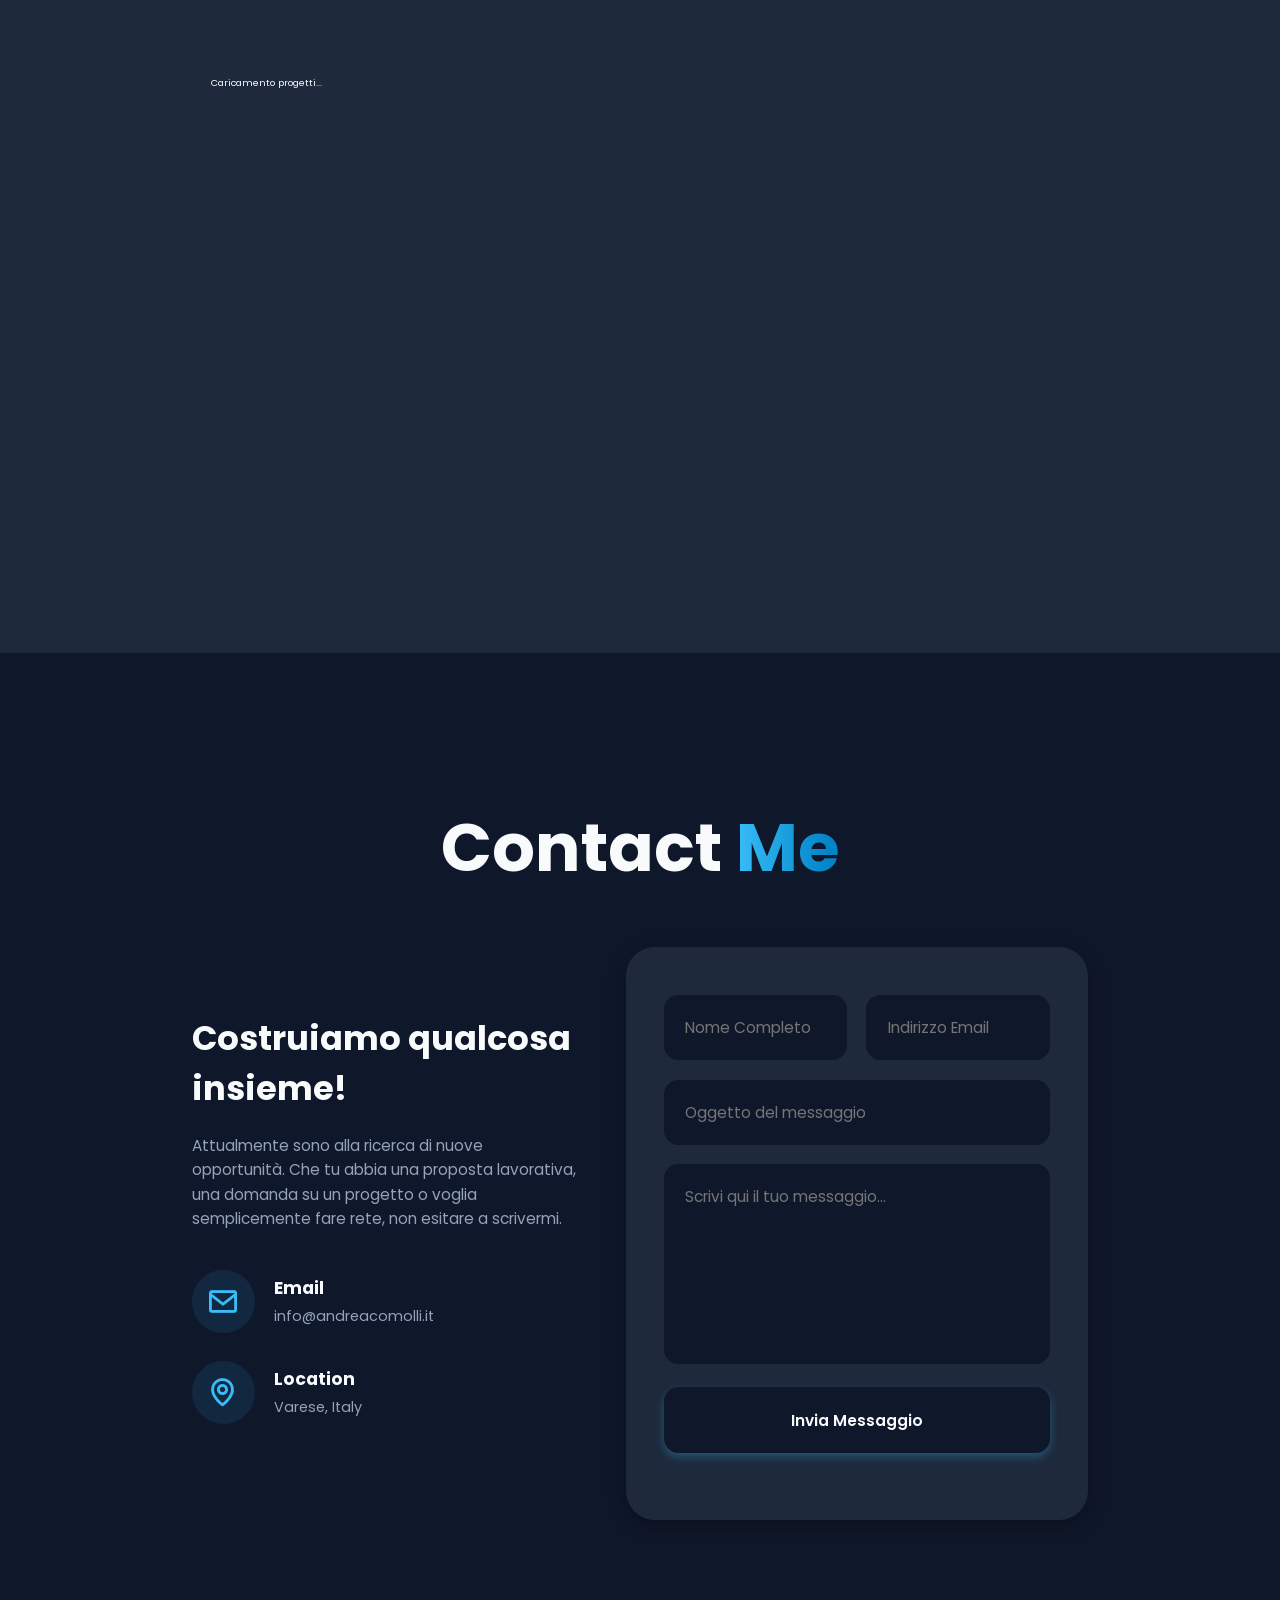
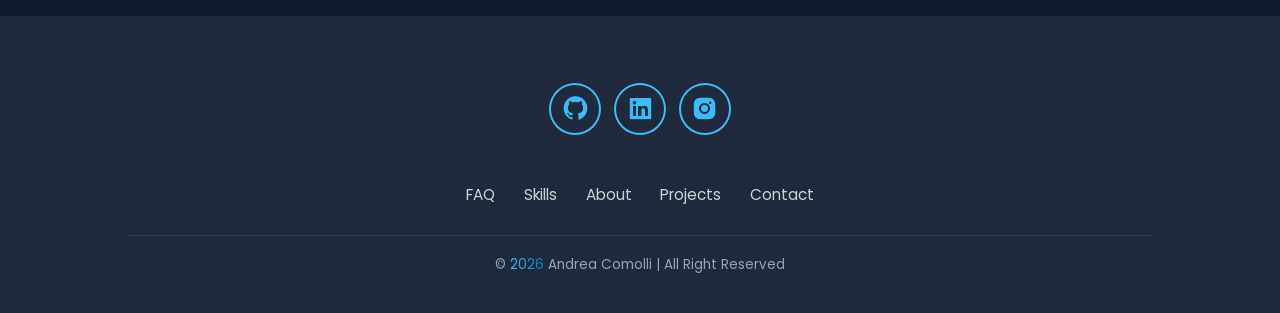
==== commit dd3b9b69: "Sistemazione generale e nuove funzionalità UI/UX Aggiornato design card, form contatti, selettore li" ====
--- a/index.html
+++ b/index.html
@@ -1,9 +1,9 @@
 <!DOCTYPE html>
-<html lang="en">
+<html lang="it">
   <head>
     <meta charset="UTF-8" />
     <meta name="viewport" content="width=device-width, initial-scale=1.0" />
-    <title>Portfolio Website</title>
+    <title>Andrea Comolli</title>
     <link rel="stylesheet" href="style.css" />
     <link href="https://unpkg.com/boxicons@2.1.4/css/boxicons.min.css" rel="stylesheet"/>
     <link href="https://fonts.googleapis.com/css2?family=Poppins:wght@300;400;600&display=swap" rel="stylesheet">
@@ -22,11 +22,16 @@
             <a href="#about">About</a>
             <a href="#skills">Skills</a>
             <a href="#projects">Projects</a>
-            <a href="#contact">Contact</a>
           </nav>
 
-          <button id="contactBtn" class="gradient-btn">Contact Me</button>
-
+          <div class="header-right">
+            <div class="lang-switch">
+              <a href="#" class="active">IT</a>
+              <span>|</span>
+              <a href="#">EN</a>
+            </div>
+            <button id="contactBtn" class="gradient-btn">Contact Me</button>
+          </div>
         </header>
 
         <section class="home" id="home">
@@ -44,15 +49,15 @@
               like Aldus PageMaker including versions of Lorem Ipsum.</p>
               
               <div class="social-icons">
-                <a href="https://github.com/AndreComo4" target="_blank">
+                <a href="https://github.com/AndreComo4" target="_blank" aria-label="Profilo GitHub di Andrea">
                   <i class="bx bxl-github"></i>
                 </a>
 
-                <a href="https://www.linkedin.com/in/andrea-comolli-136519273" target="_blank">
+                <a href="https://www.linkedin.com/in/andrea-comolli-136519273" target="_blank" aria-label="Linkedin di Andrea">
                   <i class="bx bxl-linkedin-square"></i>
                 </a>
 
-                <a href="https://www.instagram.com/_andrea.comolli_" target="_blank">
+                <a href="https://www.instagram.com/_andrea.comolli_" target="_blank" aria-label="instagram di Andrea">
                   <i class="bx bxl-instagram-alt"></i>
                 </a>
               </div>
@@ -64,13 +69,13 @@
           </div>
 
           <div class="home-img">
-                <img src="img/imgProfilo.jpeg" alt="">
+                <img src="img/imgProfilo.jpeg" alt="Foto prfilo di Andrea Comolli, studente di informatica">
               </div>
         </section>
 
         <section class="about" id="about">
           <div class="about-img">
-            <img src="img/imgProfilo.jpeg" alt="Foto di Andrea Comolli">
+            <img src="img/imgProfilo.jpeg" alt="Foto prfilo di Andrea Comolli, studente di informatica">
           </div>
 
           <div class="about-content">
@@ -88,14 +93,14 @@
                 <i class='bx bxs-graduation'></i>
                 <div class="timeline-content">
                   <h3>Laurea in Informatica (In corso)</h3>
-                  <p>Università degli studi di Milano - [set 2023] / [In corso]</p>
+                  <p>Università degli studi di Milano - [2023] / [In corso]</p>
                 </div>
               </div>
 
               <div class="timeline-item">
                 <i class='bx bxs-book-alt'></i>
                 <div class="timeline-content">
-                  <h3>Diploma di [Perito Informatico]</h3>
+                  <h3>Diploma di Perito Informatico</h3>
                   <p>IIS L.Cobianchi - [2018] / [2023]</p>
                 </div>
               </div>
@@ -107,45 +112,49 @@
         </section>
 
         <section class="skills" id="skills">
-          <h2 class="heading">My <span>skills</span></h2>
+          <h2 class="heading">My <span>Skills</span></h2>
 
           <div class="skills-container">
             
             <div class="skill-box">
               <div class="skill-info">
-                <i class="bx bx-code"></i>
-                <h4>Sviluppo Frontend</h4>
-                <p>Creazione di interfacce web responsive e accessibili.</p>
+                <i class='bx bx-code-alt'></i>
+                <h4>Software & Web Dev</h4>
+                <p>Sviluppo di applicazioni e soluzioni web scalabili, con focus sulla logica backend e interfacce web.</p>
                 <ul class="skill-list">
-                  <li>HTML5 & CSS3</li>
-                  <li>JavaScript (ES6+)</li>
-                  <li>[Inserisci un framework se lo conosci, es. React.js]</li>
+                  <li>Java & C++</li>
+                  <li>Golang</li>
+                  <li>PHP & MySQL</li>
+                  <li>HTML5, CSS3 & JS Frameworks</li>
                 </ul>
               </div>
             </div>
 
             <div class="skill-box">
               <div class="skill-info">
-                <i class="bx bx-code-curly"></i>
-                <h4>Sviluppo Backend</h4>
-                <p>Costruzione della logica lato server e gestione dei database.</p>
+                <i class='bx bx-data'></i>
+                <h4>Database & Server</h4>
+                <p>Esperienza nella progettazione, modellazione e amministrazione di database complessi e gestione di ambienti server.</p>
                 <ul class="skill-list">
-                  <li>[Es. Java / Python / Node.js]</li>
-                  <li>[Es. Database SQL (MySQL, PostgreSQL)]</li>
-                  <li>[Es. Sviluppo API REST]</li>
+                  <li>MySQL & MariaDB</li>
+                  <li>PostgreSQL</li>
+                  <li>SQL (DML, DDL, DCL)</li>
+                  <li>Modellazione ER & Schemi DB</li>
+                  <li>Apache Tomcat Server</li>
                 </ul>
               </div>
             </div>
 
             <div class="skill-box">
               <div class="skill-info">
-                <i class="bx bxl-figma"></i>
-                <h4>Strumenti & Design</h4>
-                <p>Tool essenziali per il flusso di lavoro e la prototipazione.</p>
+                <i class='bx bx-shield-quarter'></i>
+                <h4>IT Security & Systems</h4>
+                <p>Competenze hardware, networking e sicurezza acquisite sul campo e tramite certificazioni ufficiali.</p>
                 <ul class="skill-list">
-                  <li>Git & GitHub</li>
-                  <li>Figma (Prototipazione UI)</li>
-                  <li>[Es. Docker / Linux base]</li>
+                  <li>Sicurezza Informatica (Stage)</li>
+                  <li>Certificazione Cisco IT Essentials</li>
+                  <li>Troubleshooting & Problem Solving</li>
+                  <li>Sistemi operativi (Linux, Win)</li>
                 </ul>
               </div>
             </div>
@@ -219,15 +228,15 @@
 
         <footer class="footer">
           <div class="social-icons">
-                <a href="https://github.com/AndreComo4" target="_blank">
+                <a href="https://github.com/AndreComo4" target="_blank" aria-label="Profilo GitHub di Andrea">
                   <i class="bx bxl-github"></i>
                 </a>
 
-                <a href="https://www.linkedin.com/in/andrea-comolli-136519273" target="_blank">
+                <a href="https://www.linkedin.com/in/andrea-comolli-136519273" target="_blank" aria-label="Linkedin di Andrea">
                   <i class="bx bxl-linkedin-square"></i>
                 </a>
 
-                <a href="https://www.instagram.com/_andrea.comolli_" target="_blank">
+                <a href="https://www.instagram.com/_andrea.comolli_" target="_blank" aria-label="instagram di Andrea">
                   <i class="bx bxl-instagram-alt"></i>
                 </a>
               </div>
--- a/style.css
+++ b/style.css
@@ -12,6 +12,10 @@
   --text-color: #f8fafc;
   --main-color: #38bdf8;
 }
+:focus-visible {
+  outline: 3px solid var(--main-color);
+  outline-offset: 4px;
+}
 html {
   font-size: 60%;
   overflow-x: hidden;
@@ -19,6 +23,8 @@
 body {
   background-color: var(--bg-color); 
   color: var(--text-color); 
+  -webkit-font-smoothing: antialiased;
+  -moz-osx-font-smoothing: grayscale;
 }
 .header{
   position: fixed;
@@ -34,6 +40,96 @@
   backdrop-filter: blur(10px); 
   -webkit-backdrop-filter: blur(10px);
 }
+
+
+.header-right {
+  display: flex;
+  align-items: center;
+  gap: 3rem;
+}
+
+.lang-switch {
+  display: flex;
+  align-items: center;
+  gap: 0.8rem;
+  font-size: 1.6rem;
+  font-weight: 600;
+  color: var(--text-color);
+}
+
+.lang-switch a {
+  color: var(--text-color);
+  opacity: 0.5;
+  transition: 0.3s;
+}
+
+.lang-switch a.active, 
+.lang-switch a:hover {
+  opacity: 1;
+  color: var(--main-color);
+}
+
+.lang-switch span {
+  color: var(--text-color);
+  opacity: 0.3;
+  background: none; 
+  -webkit-text-fill-color: initial; 
+}
+
+@media (max-width: 1285px) {
+  .header {
+      padding: 2rem 5%;
+  }
+
+  #menu-icon {
+      display: block;
+      cursor: pointer;
+      order: 3;
+  }
+
+  .header-right {
+      order: 2;
+      gap: 2rem;
+      margin-right: 2.5rem;
+  }
+  .header-right .gradient-btn {
+      display:none; 
+  }
+}
+
+@media (max-width: 768px) {
+  .lang-switch {
+      background: rgba(56, 189, 248, 0.1);
+      padding: 0.5rem 1.2rem;
+      border-radius: 2rem;
+      border: 1px solid rgba(56, 189, 248, 0.2);
+  }
+
+  .lang-switch a {
+      font-size: 1.4rem;
+  }
+
+  .lang-switch a.active {
+      text-shadow: 0 0 8px var(--main-color);
+  }
+}
+
+@media (max-width: 450px) {
+  .header-right {
+    gap: 1rem;
+  }
+  
+  .lang-switch {
+    font-size: 1.4rem;
+  }
+
+  .gradient-btn {
+    padding: 0.8rem 1.5rem;
+    font-size: 1.6rem;
+  }
+}
+
+
 #menu-icon{
   font-size: 3.5rem;
   color: var(--main-color);
@@ -47,6 +143,11 @@
 }
 .logo:hover{
   transform: scale(1.1);
+}
+@media (max-width: 1285px) {
+    .logo {
+        flex: 1;
+    }
 }
 span{
   background: linear-gradient(270deg, #0284c7 10%, #38bdf8 100%);
@@ -140,7 +241,7 @@
   box-shadow: 0 0 15px rgba(56, 189, 248, 0.5);
 }
 .btn-group{
-  display: inline-block;
+  display: flex;
   gap: 1.5rem;
 }
 .btn{
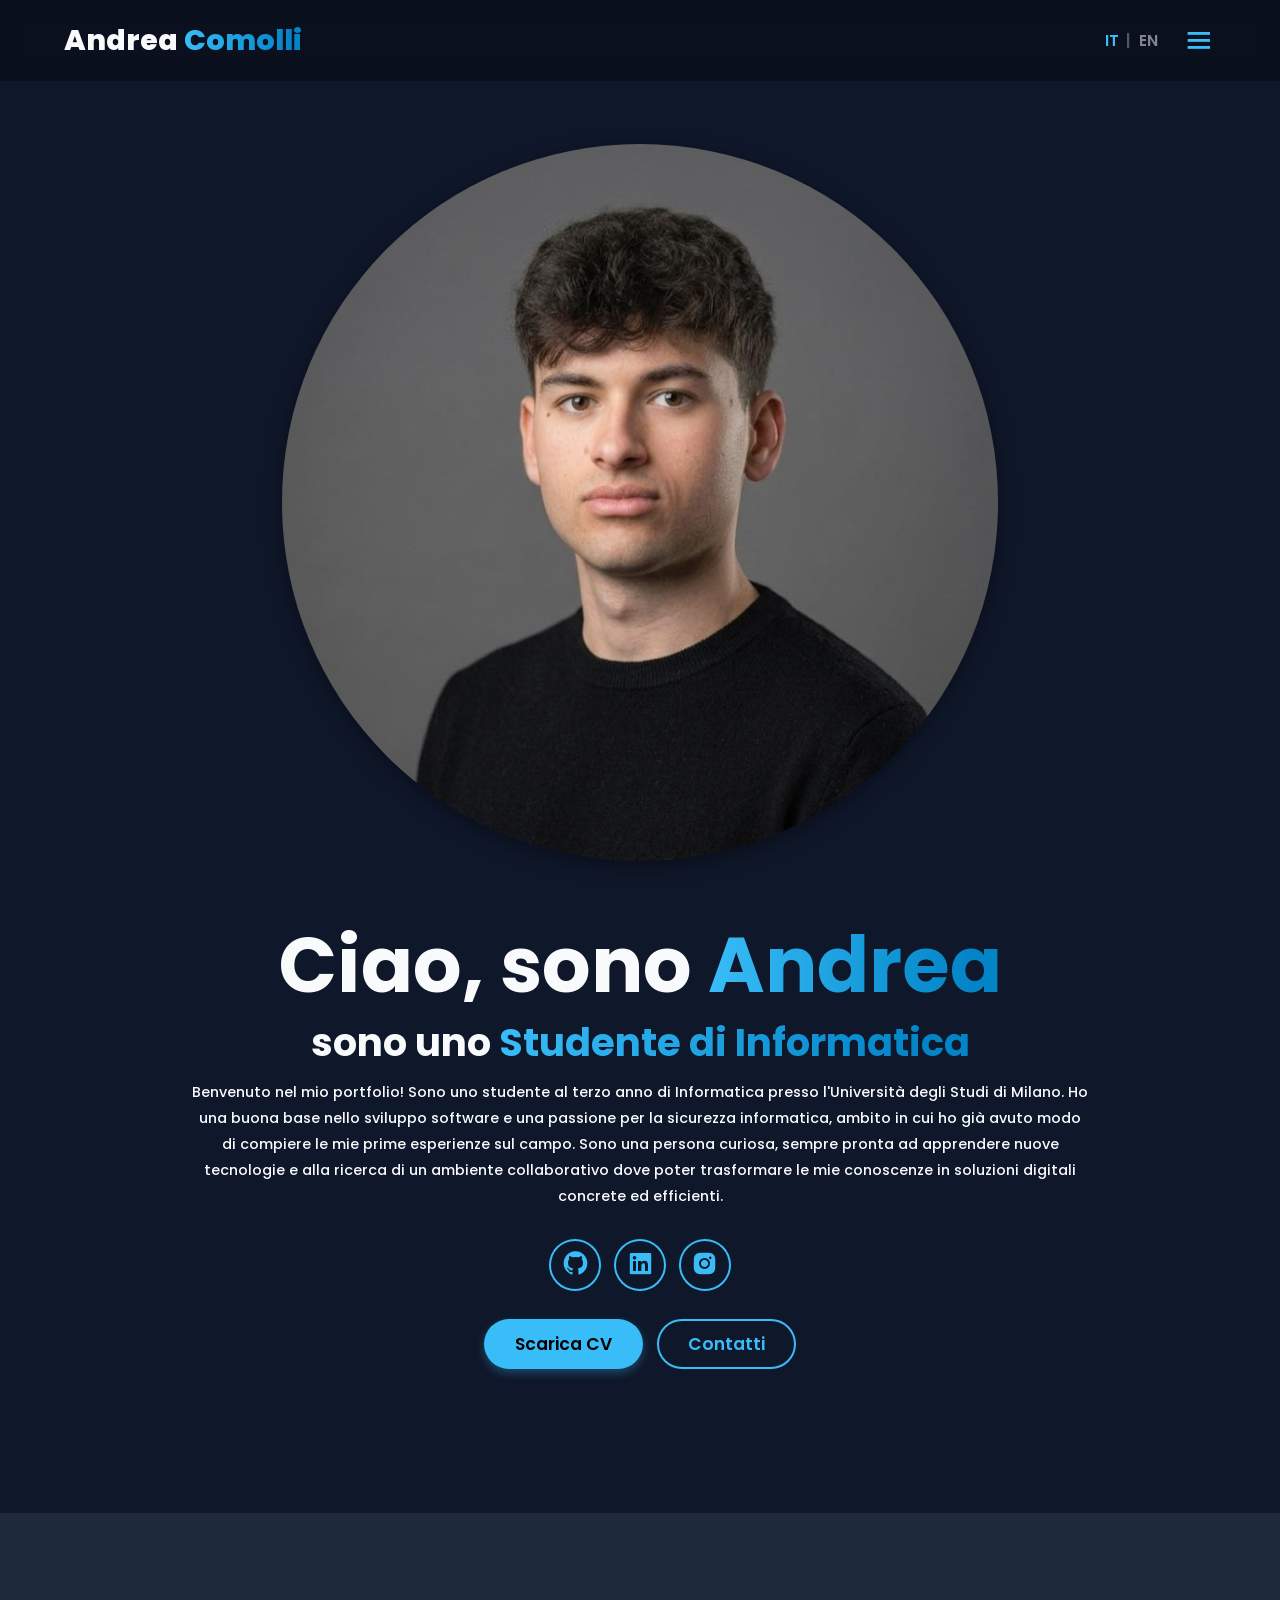
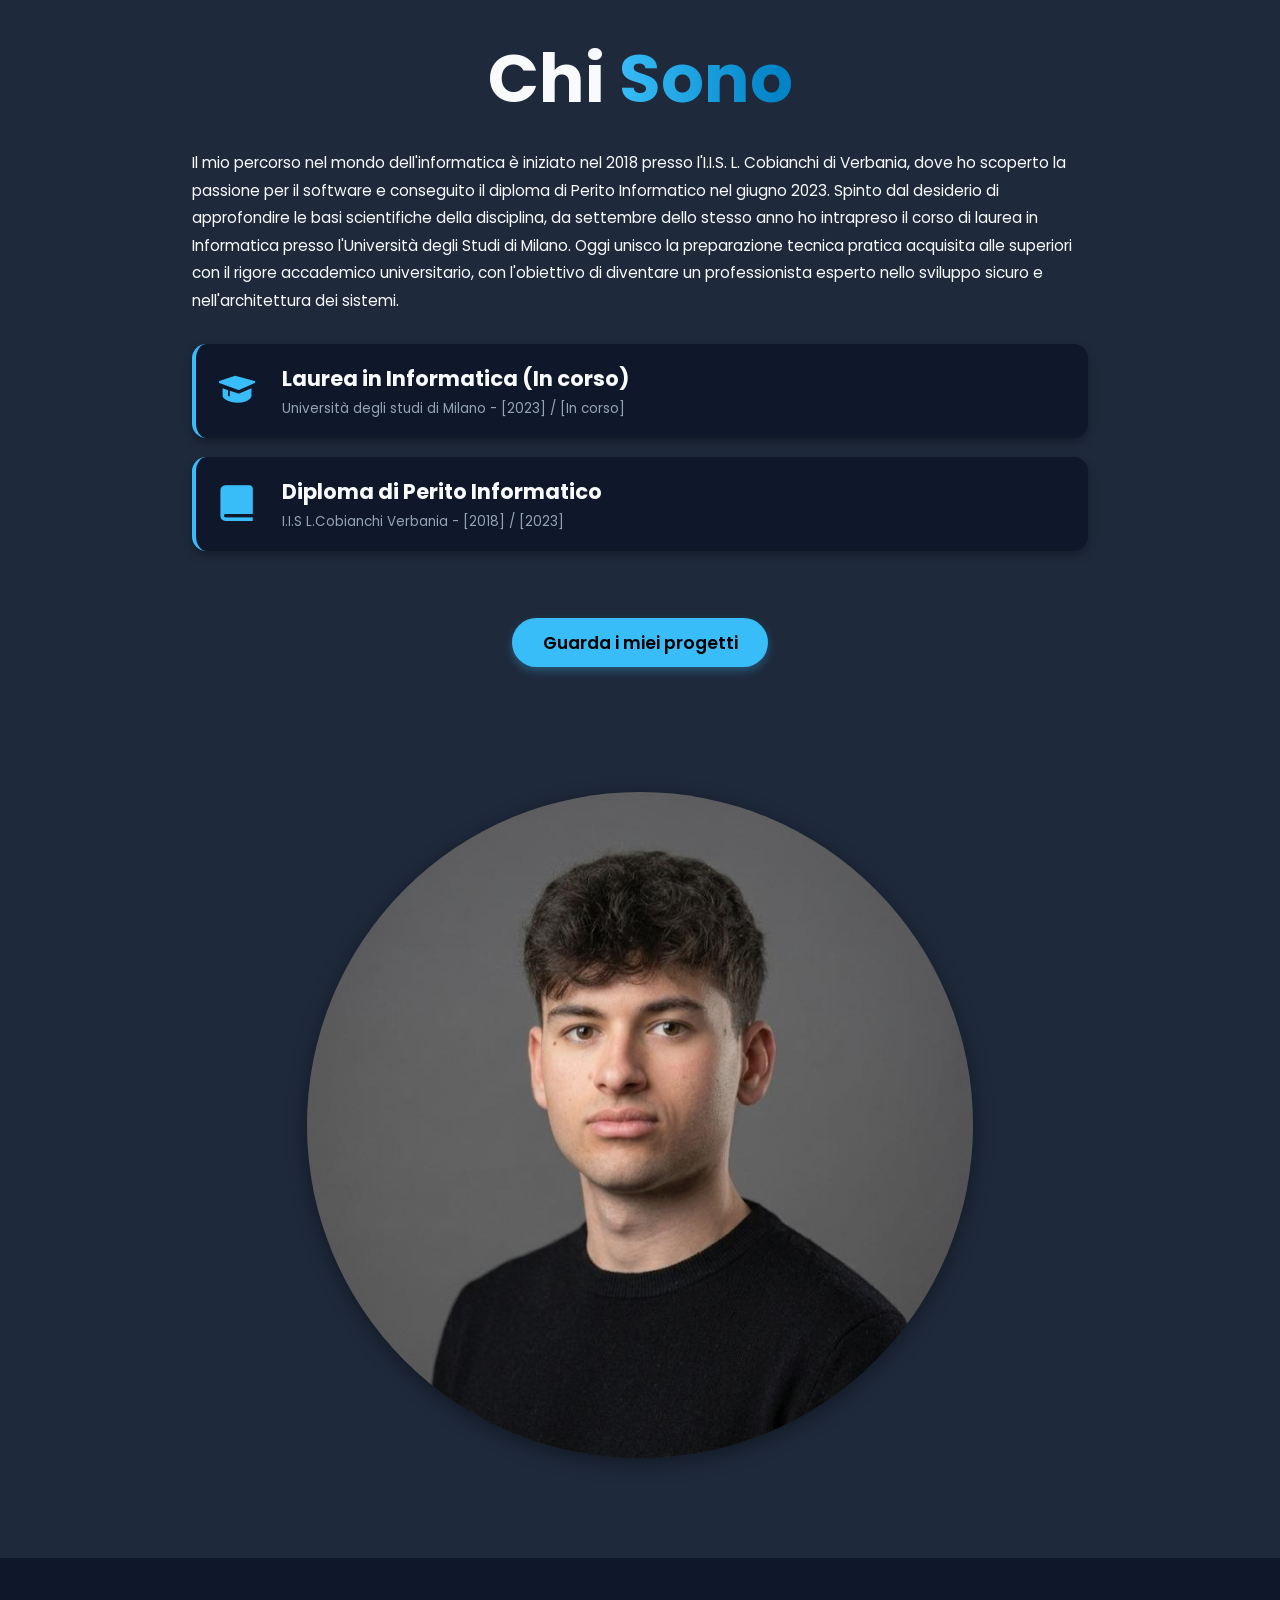
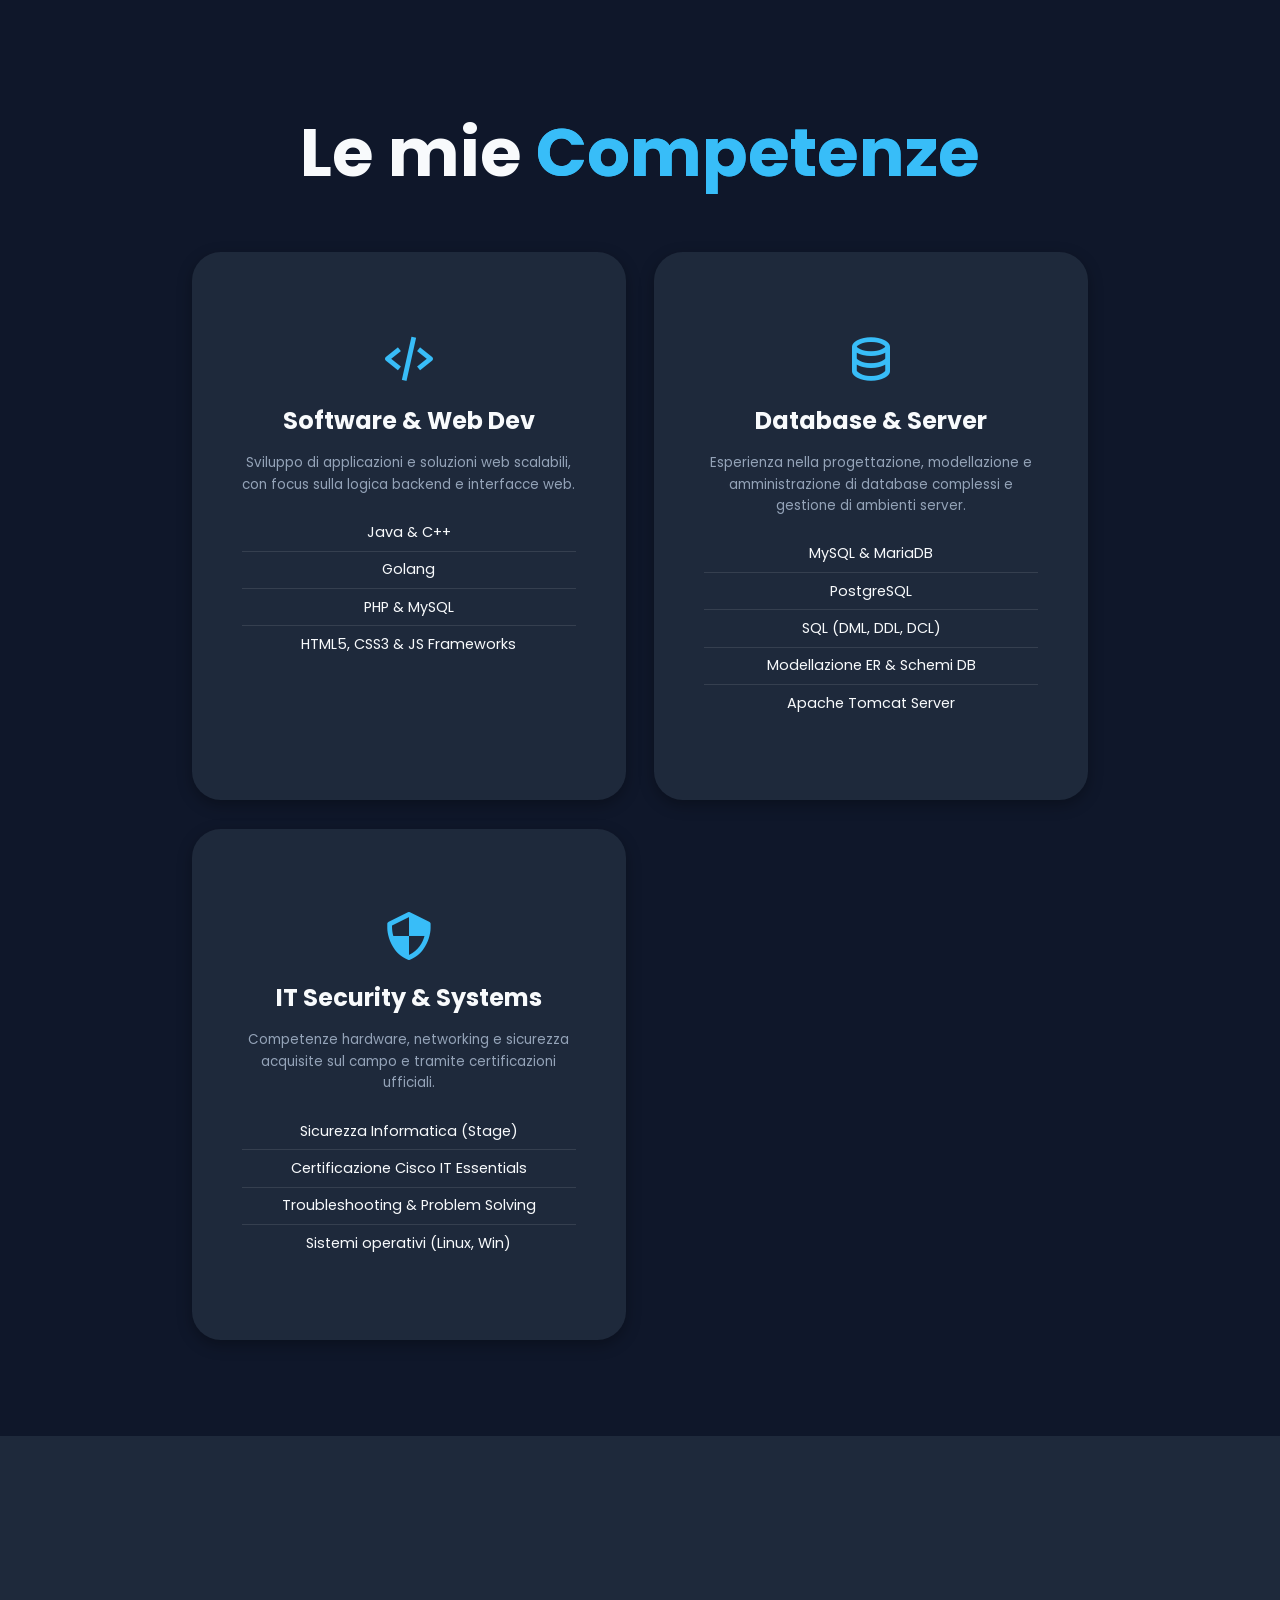
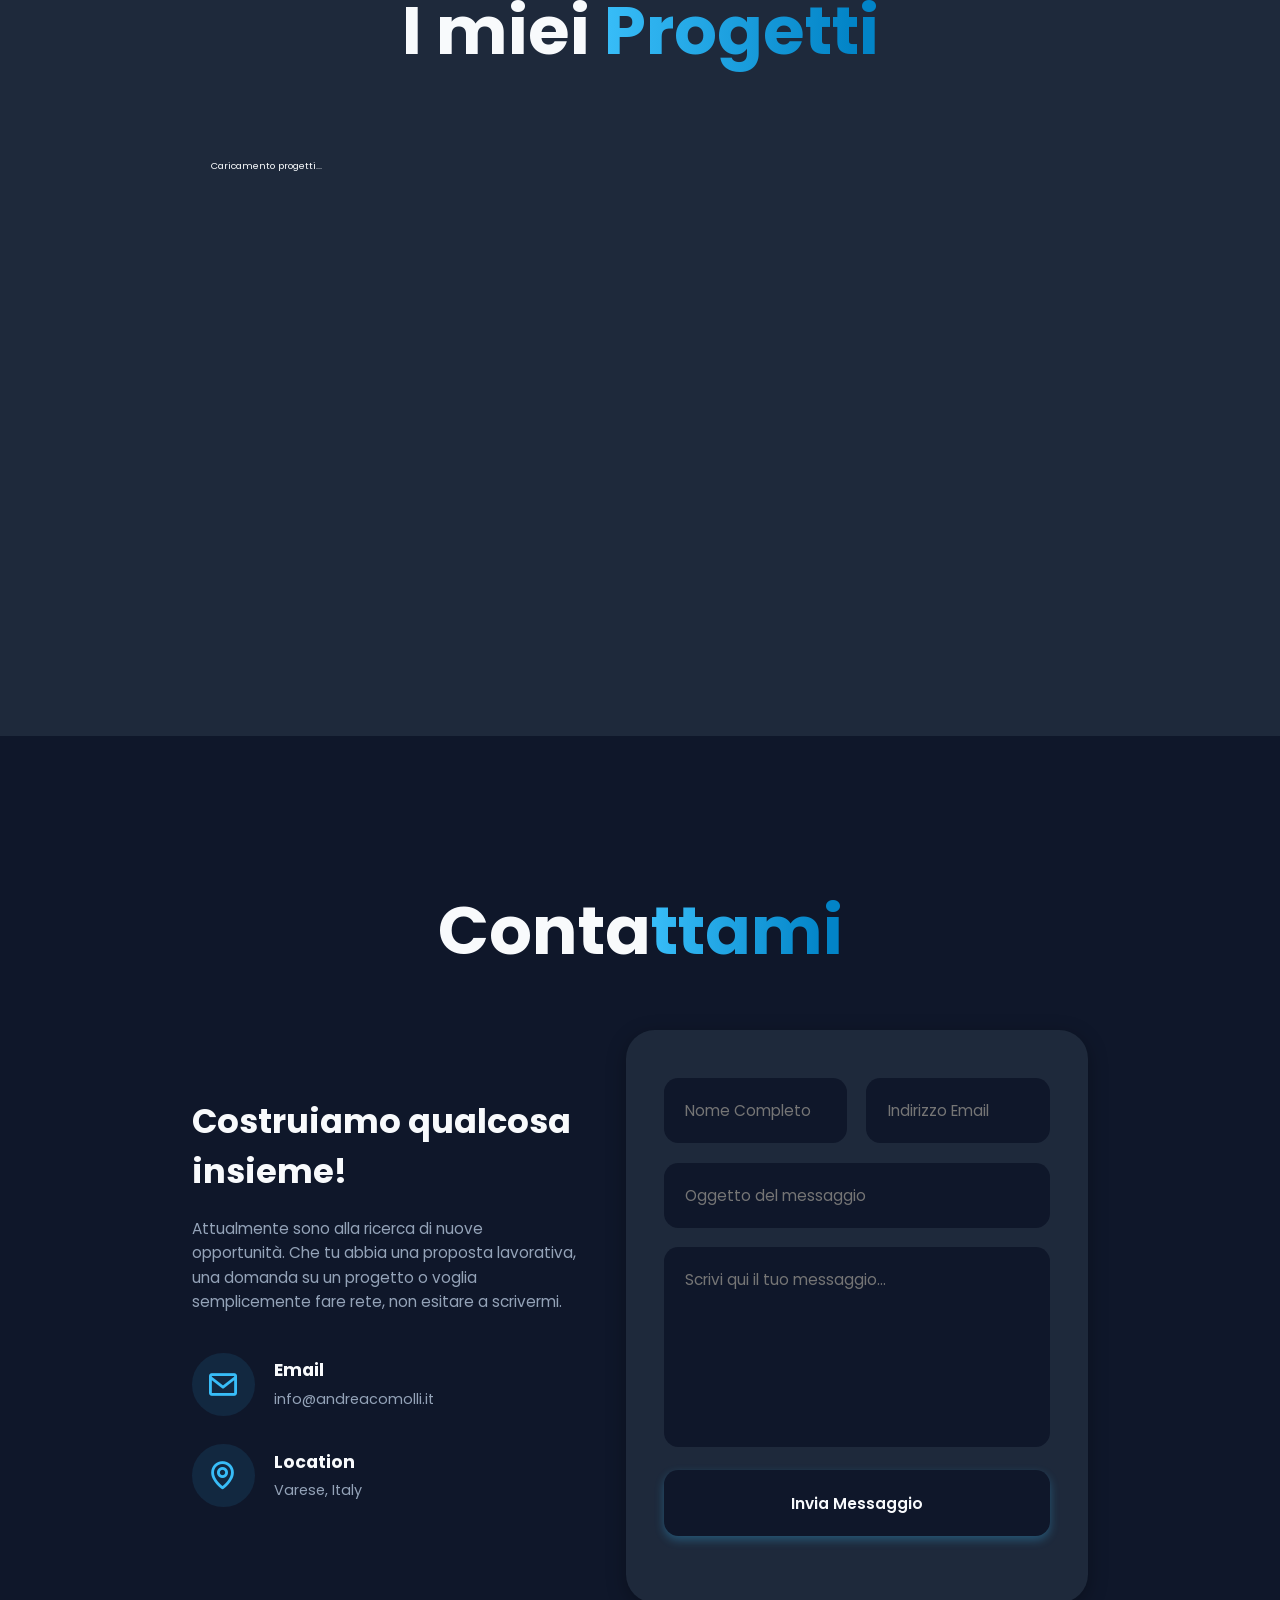
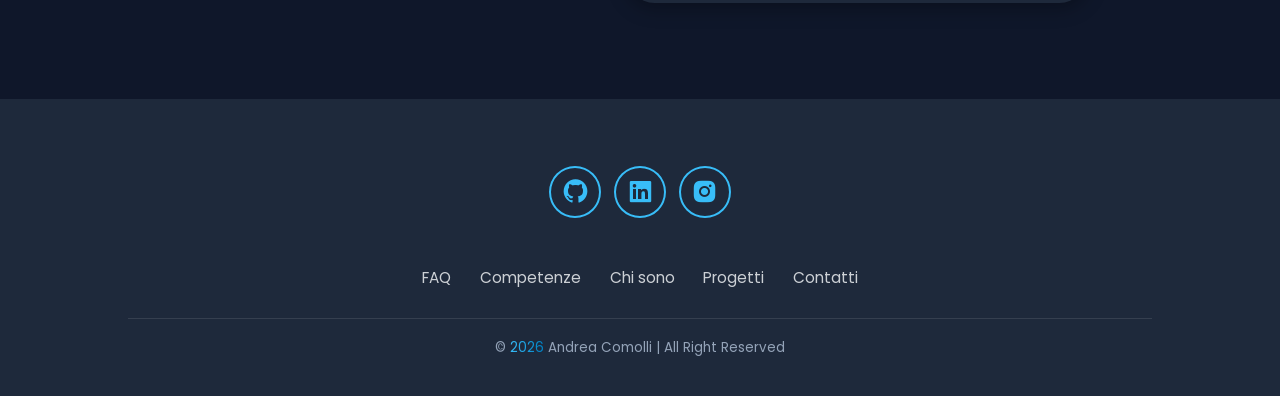
==== commit 48873324: "completata versione italiana del portfolio" ====
--- a/index.html
+++ b/index.html
@@ -19,9 +19,9 @@
 
           <nav class="navbar">
             <a href="#home">Home</a>
-            <a href="#about">About</a>
-            <a href="#skills">Skills</a>
-            <a href="#projects">Projects</a>
+            <a href="#about">Chi sono</a>
+            <a href="#skills">Conpetenze</a>
+            <a href="#projects">Progetti</a>
           </nav>
 
           <div class="header-right">
@@ -30,23 +30,19 @@
               <span>|</span>
               <a href="#">EN</a>
             </div>
-            <button id="contactBtn" class="gradient-btn">Contact Me</button>
+            <button id="contactBtn" class="gradient-btn">Contattami</button>
           </div>
         </header>
 
         <section class="home" id="home">
           <div class="home-content">
-            <h1>Hi, It's <span>Andrea</span></h1>
+            <h1>Ciao, sono <span>Andrea</span></h1>
             <h3>
-              i'm <span>a coputer science student</span>
+              sono uno <span>Studente di Informatica</span>
             </h3>
-            <p>Lorem Ipsum is simply dummy text of the printing and typesetting industry. 
-              Lorem Ipsum has been the industry's standard dummy text ever since the 1500s, 
-              when an unknown printer took a galley of type and scrambled it to make a type specimen book. 
-              It has survived not only five centuries, but also the leap into electronic typesetting, 
-              remaining essentially unchanged. It was popularised in the 1960s with the release of Letraset 
-              sheets containing Lorem Ipsum passages, and more recently with desktop publishing software 
-              like Aldus PageMaker including versions of Lorem Ipsum.</p>
+            <p>
+              Benvenuto nel mio portfolio! Sono uno studente al terzo anno di Informatica presso l'Università degli Studi di Milano. Ho una buona base nello sviluppo software e una passione per la sicurezza informatica, ambito in cui ho già avuto modo di compiere le mie prime esperienze sul campo. Sono una persona curiosa, sempre pronta ad apprendere nuove tecnologie e alla ricerca di un ambiente collaborativo dove poter trasformare le mie conoscenze in soluzioni digitali concrete ed efficienti.
+            </p>
               
               <div class="social-icons">
                 <a href="https://github.com/AndreComo4" target="_blank" aria-label="Profilo GitHub di Andrea">
@@ -63,8 +59,8 @@
               </div>
 
               <div class="btn-group">
-                <a href="CV_Andrea_Comolli.pdf" download="CV_Andrea_Comolli.pdf" class="btn">Download CV</a>
-                <a href="#contact" class="btn">Contact</a>
+                <a href="CV_Andrea_Comolli.pdf" download="CV_Andrea_Comolli.pdf" class="btn">Scarica CV</a>
+                <a href="#contact" class="btn">Contatti</a>
               </div>
           </div>
 
@@ -79,12 +75,12 @@
           </div>
 
           <div class="about-content">
-            <h2>About <span>Me</span></h2>
+            <h2>Chi <span>Sono</span></h2>
             
             <p class="about-desc">
-              Sono Andrea, uno studente di informatica appassionato di tecnologia e sviluppo software. 
-              Il mio obiettivo è trasformare problemi complessi in soluzioni digitali intuitive ed efficienti, 
-              continuando a imparare e migliorare le mie competenze ogni giorno.
+              Il mio percorso nel mondo dell'informatica è iniziato nel 2018 presso l'I.I.S. L. Cobianchi di Verbania, dove ho scoperto la passione per il software e conseguito il diploma di Perito Informatico nel giugno 2023. 
+              Spinto dal desiderio di approfondire le basi scientifiche della disciplina, da settembre dello stesso anno ho intrapreso il corso di laurea in Informatica presso l'Università degli Studi di Milano. 
+              Oggi unisco la preparazione tecnica pratica acquisita alle superiori con il rigore accademico universitario, con l'obiettivo di diventare un professionista esperto nello sviluppo sicuro e nell'architettura dei sistemi.
             </p>
 
             <div class="education-timeline">
@@ -101,7 +97,7 @@
                 <i class='bx bxs-book-alt'></i>
                 <div class="timeline-content">
                   <h3>Diploma di Perito Informatico</h3>
-                  <p>IIS L.Cobianchi - [2018] / [2023]</p>
+                  <p>I.I.S L.Cobianchi Verbania - [2018] / [2023]</p>
                 </div>
               </div>
 
@@ -112,7 +108,7 @@
         </section>
 
         <section class="skills" id="skills">
-          <h2 class="heading">My <span>Skills</span></h2>
+          <h2 class="heading">Le mie <span>Competenze</span></h2>
 
           <div class="skills-container">
             
@@ -163,7 +159,7 @@
         </section>
 
         <section class="projects" id="projects">
-          <h2 class="heading">My <span>Projects</span></h2>
+          <h2 class="heading">I miei <span>Progetti</span></h2>
 
           <div class="projects-wrapper">
             <button class="scroll-btn left" id="scroll-left">
@@ -181,7 +177,7 @@
         </section>
 
         <section class="contact" id="contact">
-          <h2 class="heading">Contact <span>Me</span></h2>
+          <h2 class="heading">Conta<span>ttami</span></h2>
 
           <div class="contact-container">
             
@@ -247,19 +243,19 @@
                 </li>
 
                 <li>
-                  <a href="#skills">Skills</a>
-                </li>
-
-                <li>
-                  <a href="#about">About</a>
-                </li>
-
-                <li>
-                  <a href="#projects">Projects</a>
-                </li>
-
-                <li>
-                  <a href="#contact">Contact</a>
+                  <a href="#skills">Competenze</a>
+                </li>
+
+                <li>
+                  <a href="#about">Chi sono</a>
+                </li>
+
+                <li>
+                  <a href="#projects">Progetti</a>
+                </li>
+
+                <li>
+                  <a href="#contact">Contatti</a>
                 </li>
               </ul>
 
